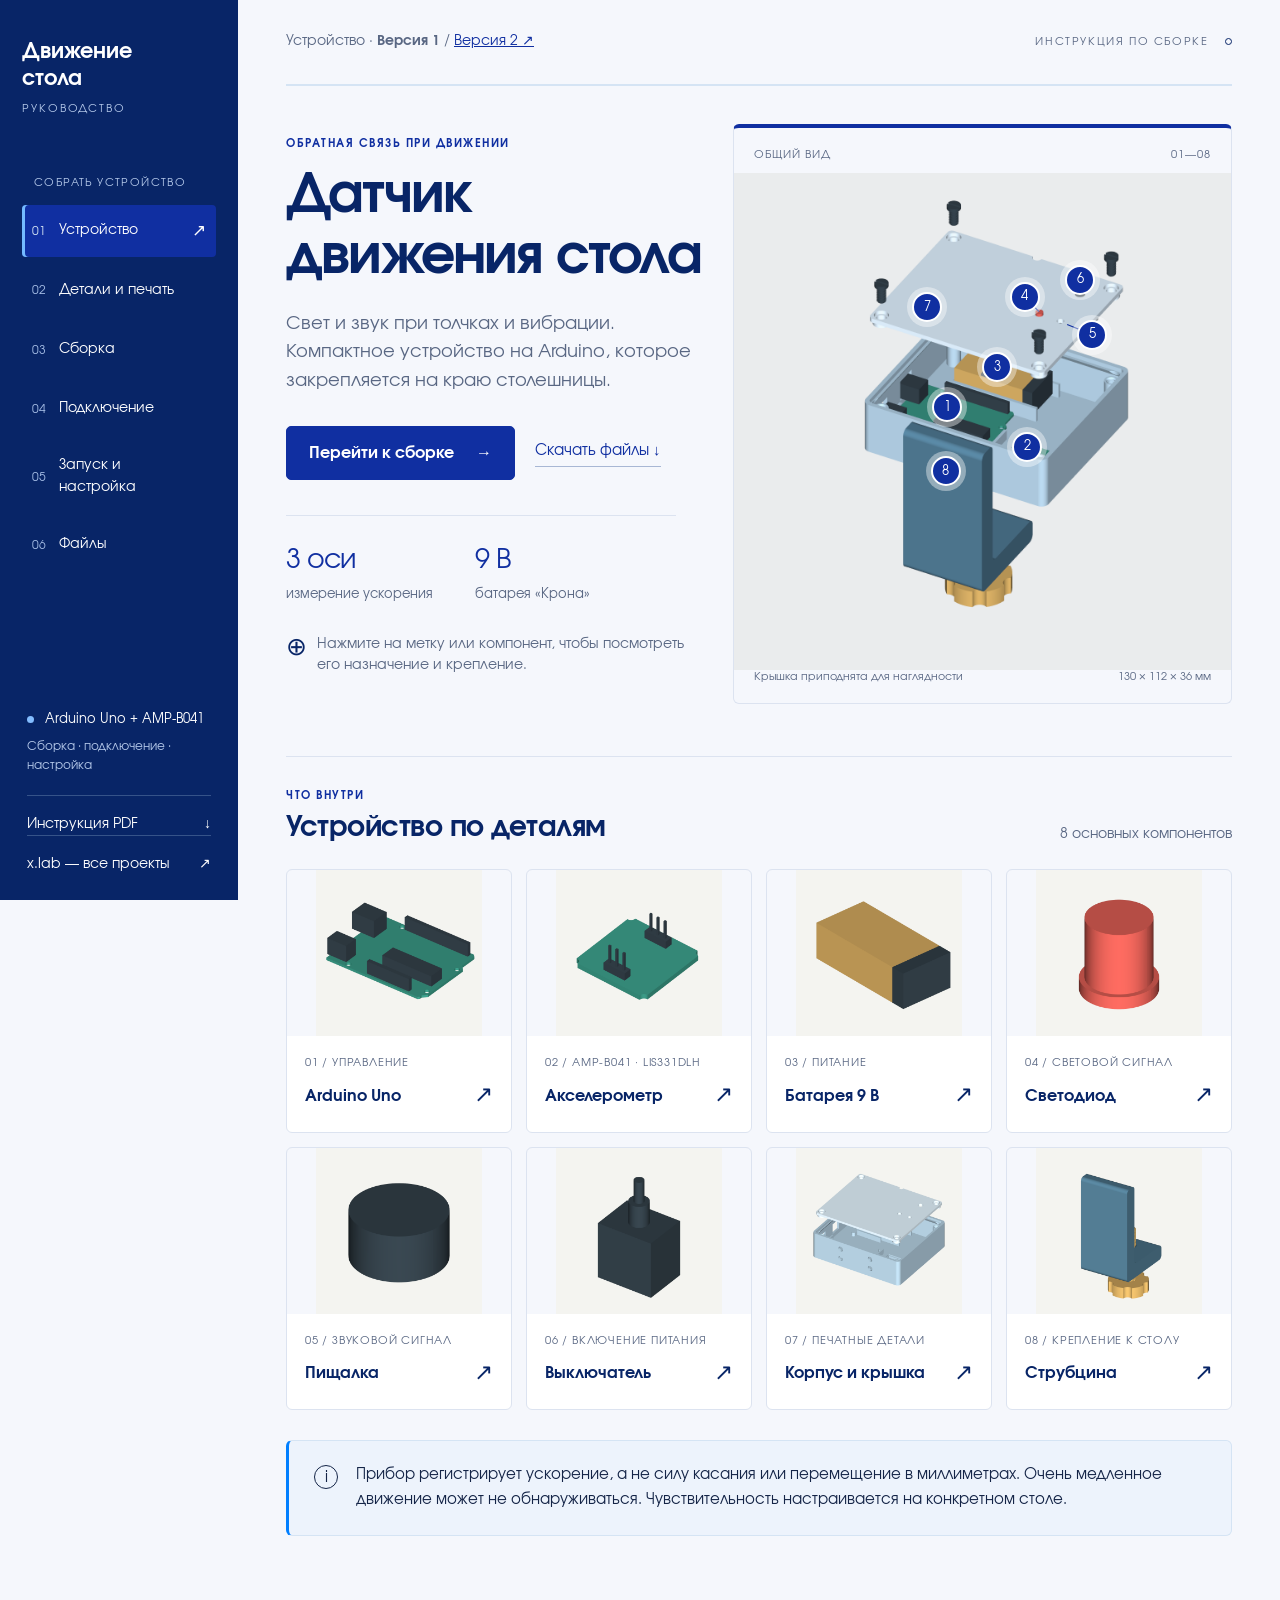
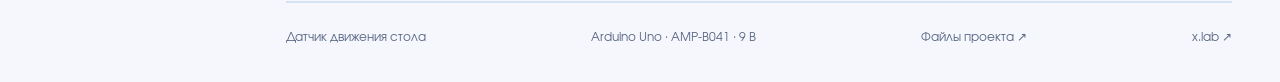
==== index.html @ 12b65540 "style: restore original blue x.lab design before violet experiments" ====
<!doctype html>
<html lang="ru">
<head>
<meta charset="utf-8"><meta name="viewport" content="width=device-width, initial-scale=1">
<title>Датчик движения стола — сборка и настройка</title>
<meta name="description" content="Иллюстрированное руководство по сборке датчика движения стола на Arduino Uno и акселерометре AMP-B041. Компоненты, подключение, запуск, 3D-модели и программа.">
<meta name="theme-color" content="#082567">
<link rel="icon" type="image/svg+xml" href="data:image/svg+xml,%3Csvg xmlns='http://www.w3.org/2000/svg' viewBox='0 0 40 40'%3E%3Crect width='40' height='40' rx='10' fill='%23082567'/%3E%3C/svg%3E">
<link rel="stylesheet" href="styles.css?v=20261124-blue-restored"><script src="app.js" defer></script>
</head>
<body>
<a class="skip" href="#main">Перейти к содержанию</a>
<header class="mobile-head"><a href="#overview" class="brand"> Движение стола</a><button id="menu-toggle" class="icon-btn" aria-label="Открыть меню" aria-expanded="false" aria-controls="sidebar">☰</button></header>
<aside class="sidebar" id="sidebar">
<a href="#overview" class="brand"><span>Движение<br>стола<span class="brand-sub">РУКОВОДСТВО</span></span></a>
<div class="nav-label">СОБРАТЬ УСТРОЙСТВО</div>
<nav aria-label="Разделы инструкции">
<a href="#overview" data-route="overview"><span>01</span> Устройство <b>↗</b></a>
<a href="#prepare" data-route="prepare"><span>02</span> Детали и печать <b>↗</b></a>
<a href="#assembly" data-route="assembly"><span>03</span> Сборка <b>↗</b></a>
<a href="#wiring" data-route="wiring"><span>04</span> Подключение <b>↗</b></a>
<a href="#setup" data-route="setup"><span>05</span> Запуск и настройка <b>↗</b></a>
<a href="#downloads" data-route="downloads"><span>06</span> Файлы <b>↓</b></a>
</nav>
<div class="sidebar-bottom"><span class="status-dot"></span> Arduino Uno + AMP-B041<p>Сборка · подключение · настройка</p><a href="downloads/assembly-guide.pdf" download>Инструкция PDF <span>↓</span></a><a href="https://step3dlab.github.io/Technopark_project/x.lab/">x.lab — все проекты <span>↗</span></a></div>
</aside>
<main id="main" tabindex="-1">
<div class="topline"><span><span id="breadcrumb">Устройство</span> · <strong>Версия 1</strong> / <a href="v2/index.html" style="text-decoration:underline;color:#102fa1">Версия 2 ↗</a></span><span>ИНСТРУКЦИЯ ПО СБОРКЕ <i></i></span></div>
<section data-page="overview" id="overview" aria-labelledby="overview-title">
<div class="overview-layout">
<div class="hero-copy"><div class="eyebrow">ОБРАТНАЯ СВЯЗЬ ПРИ ДВИЖЕНИИ</div><h1 id="overview-title">Датчик <br>движения стола</h1><p class="intro">Свет и звук при толчках и вибрации. Компактное устройство на Arduino, которое закрепляется на краю столешницы.</p><div class="hero-actions"><a class="btn primary" href="#assembly">Перейти к сборке <span>→</span></a><a class="text-link" href="#downloads">Скачать файлы ↓</a></div><div class="spec-strip"><div><strong>3 оси</strong><span>измерение ускорения</span></div><div><strong>9 В</strong><span>батарея «Крона»</span></div></div><p class="hint"><span>⊕</span> Нажмите на метку или компонент, чтобы посмотреть его назначение и крепление.</p></div>
<div class="device-stage"><div class="stage-label">ОБЩИЙ ВИД <span>01—08</span></div><div class="device-view" id="device-view"><img src="assets/device.png" width="1200" height="1200" alt="Сборка датчика движения стола с приподнятой крышкой, платами, батареей и струбциной"></div><div class="stage-caption"><span>Крышка приподнята для наглядности</span><span>130 × 112 × 36 мм</span></div></div>
</div>
<div class="section-heading"><div><div class="eyebrow">ЧТО ВНУТРИ</div><h2>Устройство по деталям</h2></div><span class="muted">8 основных компонентов</span></div><div class="component-grid" id="component-grid"></div>
<div class="note"><span class="note-icon">i</span><p>Прибор регистрирует ускорение, а не силу касания или перемещение в миллиметрах. Очень медленное движение может не обнаруживаться. Чувствительность настраивается на конкретном столе.</p></div>
</section>
<section data-page="prepare" id="prepare" hidden aria-labelledby="prepare-title"><div class="eyebrow">ПЕРЕД НАЧАЛОМ СБОРКИ</div><h1 id="prepare-title">Детали и печать</h1><p class="intro">Подготовьте электронику и напечатайте 12 деталей из 6 файлов.</p><div class="two-columns"><div class="panel"><h2>Электроника</h2><ul class="supply-list"><li>Arduino Uno R3 <span>1 шт.</span></li><li>Акселерометр Амперка AMP-B041 <span>1 шт.</span></li><li>Крона 6LR61, 9 В и контактная колодка <span>1 шт.</span></li><li>Пассивная пищалка TDK PS1240P02BT <span>1 шт.</span></li><li>Светодиод 5 мм <span>1 шт.</span></li><li>Выключатель ON/OFF со штатной гайкой <span>1 шт.</span></li><li>330 Ом, 1 кОм, 1,5 кОм, от 0,125 Вт <span>по 1</span></li></ul></div><div class="panel tint"><h2>Для сборки</h2><p>Провода, термоусадка, клей, совместимый с материалом корпуса и платой, отвёртка, паяльник и мультиметр.</p><hr><p>На прижим батареи предусмотрена прокладка около 1,5 мм. На конец большого винта — тонкая защита поверхности стола.</p><p><strong>Под платы прокладки не нужны.</strong> Датчик должен быть жёстко связан с корпусом.</p></div></div><h2>Печатные детали</h2><div class="table-wrap"><table><thead><tr><th>Деталь / файл</th><th>Количество</th><th>Положение</th></tr></thead><tbody id="print-table"></tbody></table></div><div class="two-columns"><div class="panel"><h3>Начальные настройки</h3><dl class="facts"><dt>Сопло</dt><dd>0,4 мм</dd><dt>Высота слоя</dt><dd>0,16–0,20 мм</dd><dt>Стенки корпуса и струбцины</dt><dd>5–6 периметров</dd><dt>Винты</dt><dd>Плотное заполнение</dd><dt>Материал струбцины</dt><dd>PETG</dd><dt>Единицы / масштаб</dt><dd>мм / 100%</dd></dl></div><div class="panel"><h3>Проверьте перед печатью</h3><p>STL уже ориентированы. Задайте по четыре копии винтов 05 и 06.</p><p>В слайсере проверьте поддержки у окон разъёмов и горизонтального резьбового отверстия. Зазоры требуют откалиброванного принтера.</p><p>После печати снимите заусенцы. Винты должны вкручиваться от руки. Не затягивайте тугую резьбу силой.</p></div></div><a class="btn primary" href="#downloads">Скачать STL для печати ↓</a></section>
<section data-page="assembly" id="assembly" hidden aria-labelledby="assembly-title"><div class="eyebrow">ПОШАГОВАЯ ИНСТРУКЦИЯ</div><h1 id="assembly-title">Сборка устройства</h1><p class="intro">Сначала примерка и проверка электроники. Затем фиксация плат и окончательная сборка.</p><div class="step-layout"><nav class="step-nav" id="step-nav" aria-label="Этапы сборки"></nav><div class="step-content" id="step-content" aria-live="polite"></div></div></section>
<section data-page="wiring" id="wiring" hidden aria-labelledby="wiring-title"><div class="eyebrow">ЭЛЕКТРИЧЕСКАЯ СХЕМА</div><h1 id="wiring-title">Подключение</h1><p class="intro">Собирайте при отключённых USB и батарее. Соединяйте контакты по маркировке на плате.</p><div class="note warm"><span class="note-icon">!</span><p><strong>9 В подавайте только на VIN Arduino.</strong> Не подключайте Крону к 5V или напрямую к датчику. Все обозначения GND соединяются с общим минусом Arduino.</p></div><figure class="diagram-panel"><button id="zoom-wiring" class="diagram-zoom" aria-label="Увеличить электрическую схему"><img src="assets/wiring.svg" alt="Схема подключения AMP-B041, светодиода, пищалки и батареи к Arduino Uno"></button><figcaption>Нажмите на схему, чтобы увеличить. Точка на пересечении означает соединение; пересечение без точки — без соединения.</figcaption></figure><h2>Соединения по контактам</h2><div class="table-wrap"><table><thead><tr><th>Arduino / питание</th><th>Куда подключить</th></tr></thead><tbody><tr><td><code>5V → V</code> · <code>GND → G</code></td><td>Питание модуля AMP-B041</td></tr><tr><td><code>A4 → D</code> · <code>A5 → C</code></td><td>Датчик: SDA и SCL. Неподписанные контакты оставить свободными</td></tr><tr><td><code>D6</code></td><td>Через 330 Ом к аноду (+) LED; катод (−) LED к GND</td></tr><tr><td><code>D9</code></td><td>Через 1 кОм к «+» пищалки. От этой же точки 1,5 кОм к GND; «−» пищалки к GND</td></tr><tr><td>Крона «+»</td><td>Через выключатель к VIN Uno</td></tr><tr><td>Крона «−»</td><td>К GND Uno</td></tr></tbody></table></div><div class="two-columns"><div class="panel"><h3>Проверьте соединения</h3><p>Мультиметром проверьте полярность и отсутствие коротких замыканий. Изолируйте каждый оголённый вывод и место пайки термоусадкой.</p></div><div class="panel"><h3>Используйте указанные модули</h3><p>Схема рассчитана на AMP-B041 со стабилизатором и согласованием уровней и пассивную пищалку TDK PS1240P02BT. Голая микросхема и обычный динамик требуют другого подключения.</p></div></div><a class="btn primary" href="#setup">Проверить электронику →</a></section>
<section data-page="setup" id="setup" hidden aria-labelledby="setup-title"><div class="eyebrow">ПРОГРАММА И ПЕРВОЕ ВКЛЮЧЕНИЕ</div><h1 id="setup-title">Запуск и настройка</h1><p class="intro">Загрузите программу, проверьте свет и звук. Окончательно закрепите платы после успешной проверки.</p><div class="setup-flow"><article><span class="step-number">01</span><h3>Загрузите программу</h3><p>Выключите батарею. Скачайте архив программы и откройте <code>TableMotion/TableMotion.ino</code> в Arduino IDE. Выберите Arduino Uno и COM-порт, подключите USB и загрузите скетч. Дополнительные библиотеки не нужны.</p><a href="downloads/TableMotion.zip" download class="text-link">Скачать программу ↓</a></article><article><span class="step-number">02</span><h3>Дождитесь READY</h3><p>Откройте монитор порта на <strong>115200 бод</strong>. Не трогайте стол около <strong>5 секунд</strong>. Мигание во время калибровки нормально. Сообщение READY означает готовность.</p></article><article><span class="step-number">03</span><h3>Проверьте индикацию</h3><p>Отправьте команду <code>t</code>. Светодиод должен загореться примерно на секунду, пищалка — коротко прозвучать. Затем отключите питание, приклейте платы и дождитесь отверждения клея.</p></article></div><div class="note"><span class="note-icon">✓</span><p><strong>Финальная проверка — на собранном приборе.</strong> Закрепите корпус на столе, включите батарею и подождите около 5 секунд. Слегка толкните стол: должны сработать свет и звук. Датчик и струбцина не должны люфтить.</p></div><h2>Чувствительность</h2><p class="measure">Наблюдайте 30–60 секунд неподвижный стол, затем повторите несколько одинаковых слабых касаний. Для настройки выключите батарею, подключите USB и откройте монитор порта на 115200 бод. После возможного перезапуска снова дождитесь READY.</p><div class="commands"><div><kbd>+</kbd><strong>Меньше чувствительность</strong><span>Увеличить порог на 0,005 g</span></div><div><kbd>−</kbd><strong>Больше чувствительность</strong><span>Уменьшить порог на 0,005 g</span></div><div><kbd>r</kbd><strong>Калибровка</strong><span>Стол должен быть неподвижен</span></div><div><kbd>b</kbd><strong>Звук</strong><span>Включить или выключить</span></div><div><kbd>t</kbd><strong>Тест индикации</strong><span>После сообщения READY</span></div><div><kbd>p</kbd><strong>Состояние</strong><span>Порог и измеренный шум</span></div></div><p class="muted measure">Настройки сбрасываются после перезапуска; r задаёт порог заново. Для постоянной настройки измените MIN_THRESHOLD_G в программе. После события прибор пропускает толчки в течение 1,25 секунды. g — единица ускорения, не граммы.</p><h2>Если что-то не работает</h2><div class="faq"><details><summary>Частое мигание или сообщение ERROR</summary><p>Проверьте питание датчика, соединения V/G/D/C и сообщение в мониторе порта. После исправления отправьте r или перезапустите устройство.</p></details><details><summary>Ошибка калибровки</summary><p>Проверьте фиксацию датчика. Не двигайте стол, отправьте r и дождитесь READY.</p></details><details><summary>Ложные срабатывания или пропуски</summary><p>Сначала устраните люфт струбцины и датчика. При ложных срабатываниях увеличьте порог командой +. Если нужные касания пропускаются, уменьшите порог командой -.</p></details><details><summary>Свет есть, звука нет</summary><p>Проверьте команду b, тип пищалки и проводку от D9 через резисторы. Используется пассивный TDK PS1240P02BT.</p></details><details><summary>Перезапуск при питании от Кроны</summary><p>Проверьте батарею, контактную колодку и выключатель. Продолжительность автономной работы зависит от батареи и требует измерения.</p></details><details><summary>Крышка не закрывается или болт идёт туго</summary><p>Уберите провода из-под края, проверьте заусенцы и резьбу. Не дотягивайте силой.</p></details></div></section>
<section data-page="downloads" id="downloads" hidden aria-labelledby="downloads-title"><div class="eyebrow">ФАЙЛЫ ПРОЕКТА</div><h1 id="downloads-title">Всё для сборки</h1><p class="intro">Модели для печати и редактирования, программа Arduino и иллюстрированная инструкция.</p><a class="bundle-card" href="downloads/device-kit.zip" download><div><span class="eyebrow">ПОЛНЫЙ КОМПЛЕКТ</span><h2>Один архив. Все детали.</h2><p>STEP · STL · Arduino · PDF · HTML</p></div><span class="download-circle">↓</span></a><div class="download-grid" id="download-grid"></div><h2>Отдельные 3D-модели</h2><p class="muted">Винты 05 и 06 печатаются по 4 штуки. Сборочный STEP содержит условные модели электроники — их печатать не нужно.</p><div class="table-wrap"><table><thead><tr><th>Деталь</th><th>STL</th><th>STEP</th></tr></thead><tbody id="model-downloads"></tbody></table></div><div class="note"><span class="note-icon">i</span><p>Геометрия проверена в CAD, программа компилируется для Arduino Uno. Перед использованием проверьте посадку реальных компонентов, качество печати и чувствительность собранного устройства.</p></div></section>
<footer class="page-footer"><span>Датчик движения стола</span><span>Arduino Uno · AMP-B041 · 9 В</span><a href="#downloads">Файлы проекта ↗</a><a href="https://step3dlab.github.io/Technopark_project/x.lab/">x.lab ↗</a></footer>
</main>
<dialog id="component-dialog" aria-labelledby="dialog-title"><button class="dialog-close icon-btn" aria-label="Закрыть карточку компонента">×</button><div id="dialog-content"></div></dialog>
<noscript><div class="noscript">Для интерактивных разделов включите JavaScript. <a href="downloads/assembly-guide.pdf">Скачать инструкцию PDF</a></div></noscript>
</body></html>
---- styles.css ----
@font-face{font-family:Evolventa;src:url("assets/fonts/Evolventa-Regular.woff") format("woff");font-weight:400;font-style:normal;font-display:swap}
@font-face{font-family:Evolventa;src:url("assets/fonts/Evolventa-Bold.woff") format("woff");font-weight:600 900;font-style:normal;font-display:swap}
:root{--paper:#f5f7fc;--white:#fff;--ink:#142447;--muted:#596783;--green:#082567;--lime:#d5e4f4;--line:#dce3f0;--warm:#fff4ed;--radius:16px}*{box-sizing:border-box}html{scroll-behavior:smooth}body{margin:0;background:var(--paper);color:var(--ink);font-family:Evolventa,Arial,sans-serif;font-size:16px;line-height:1.55}button,input,a{touch-action:manipulation}button,a{-webkit-tap-highlight-color:transparent}a{color:inherit;text-decoration:none}button{font:inherit;color:inherit;cursor:pointer}button:focus-visible,a:focus-visible,summary:focus-visible{outline:3px solid #007fff;outline-offset:5px}button:disabled{opacity:.4;cursor:default}img{max-width:100%;display:block}h1,h2,h3,p{margin:0}h1{font-size:clamp(36px,4.25vw,64px);font-weight:550;line-height:1.08;letter-spacing:-2.3px;margin:14px 0 22px}h2{font-size:28px;font-weight:550;letter-spacing:-.7px;line-height:1.2;margin:28px 0 20px}h3{font-size:20px;font-weight:600;line-height:1.3;margin-bottom:14px}p{margin-bottom:16px}.muted{color:var(--muted)}.measure{max-width:850px}strong{font-weight:600}code{font-family:Consolas,monospace;font-size:.9em;overflow-wrap:anywhere;background:#eaf0fa;padding:2px 5px;border-radius:4px}hr{border:0;border-top:1px solid var(--line);margin:26px 0}.skip{position:fixed;left:20px;top:-100px;background:var(--green);color:white;padding:14px;z-index:100}.skip:focus{top:10px}.sidebar{width:238px;position:fixed;inset:0 auto 0 0;background:#ffffff;border-right:1px solid var(--line);padding:38px 22px 24px;display:flex;flex-direction:column;z-index:30}.brand{display:flex;align-items:center;gap:12px;font-size:20px;font-weight:600;line-height:1.2;letter-spacing:-.4px}.brand-icon{width:43px;height:43px;border-radius:12px;background:var(--green);color:var(--lime);display:grid;place-items:center;font-size:43px;font-weight:400;line-height:1}.brand-sub{display:block;font-size:11px;font-weight:500;letter-spacing:1.9px;color:var(--muted);margin-top:9px}.nav-label{font-size:11px;letter-spacing:1.4px;color:var(--muted);margin:58px 12px 14px}.sidebar nav{display:grid;gap:7px}.sidebar nav a{padding:13px 10px;border-radius:9px;display:flex;align-items:center;gap:13px;font-size:15px;transition:background .2s}.sidebar nav a>span{font-size:12px;color:var(--muted);font-variant-numeric:tabular-nums}.sidebar nav a>b{margin-left:auto;font-size:17px;visibility:hidden;font-weight:400}.sidebar nav a:hover{background:#edf3fc}.sidebar nav a.active{background:var(--green);color:white}.sidebar nav a.active span{color:var(--lime)}.sidebar nav a.active>b{visibility:visible}.sidebar-bottom{margin-top:auto;font-size:13px;padding:36px 5px 0}.status-dot{display:inline-block;background:#007fff;width:7px;height:7px;border-radius:50%;margin-right:7px}.sidebar-bottom p{font-size:12px;color:var(--muted);margin:7px 0 20px}.sidebar-bottom>a{display:flex;justify-content:space-between;border-top:1px solid var(--line);padding-top:18px;font-size:14px}main{margin-left:238px;max-width:1690px;padding:0 48px;outline:none}.topline{height:86px;display:flex;align-items:center;justify-content:space-between;border-bottom:1px solid var(--line);margin-bottom:38px;color:var(--muted);font-size:14px}.topline>span:last-child{font-size:11px;letter-spacing:1.6px}.topline i{display:inline-block;width:7px;height:7px;border:1px solid var(--green);border-radius:50%;margin-left:12px}section[data-page]{animation:appear .25s ease}section[hidden]{display:none!important}.eyebrow{font-size:11px;letter-spacing:1.7px;font-weight:600;color:var(--muted)}.intro{font-size:18px;color:var(--muted);max-width:740px;line-height:1.6;margin-bottom:30px}.overview-layout{display:grid;grid-template-columns:1fr 1.2fr;gap:32px;align-items:center;min-height:560px}.hero-copy .intro{max-width:410px}.hero-actions{display:flex;flex-wrap:wrap;align-items:center;gap:20px;margin:26px 0 35px}.btn{display:inline-flex;justify-content:center;align-items:center;gap:22px;padding:14px 22px;border-radius:8px;font-weight:600;border:1px solid var(--line);background:white;line-height:1.5}.btn.primary{background:var(--green);border-color:var(--green);color:white}.btn.primary:hover{background:#102fa1}.text-link{font-size:15px;border-bottom:1px solid #a8b7d4;padding-bottom:4px}.spec-strip{display:flex;gap:42px;border-top:1px solid var(--line);padding-top:23px;max-width:390px}.spec-strip strong{display:block;font-size:27px;font-weight:500;letter-spacing:-.7px}.spec-strip span{font-size:13px;color:var(--muted)}.hint{display:flex;gap:10px;max-width:410px;font-size:14px;color:var(--muted);margin-top:28px}.hint>span{font-size:25px;line-height:1.1;color:var(--green)}.device-stage{min-width:0;position:relative;border:1px solid var(--line);border-radius:22px;overflow:hidden;background:var(--paper)}.stage-label,.stage-caption{display:flex;justify-content:space-between;padding:18px 20px;font-size:11px;letter-spacing:1px;color:var(--muted)}.stage-label span{font-variant-numeric:tabular-nums}.device-view{position:relative;margin:-8px 0 -20px}.device-view img{width:100%;height:auto}.stage-caption{font-size:11px;letter-spacing:0;gap:12px}.hotspot{position:absolute;transform:translate(-50%,-50%);border:2px solid white;border-radius:50%;height:30px;width:30px;background:var(--green);color:white;box-shadow:0 0 0 5px #fff6;display:grid;place-items:center;font-size:13px;line-height:1;padding:0;transition:box-shadow .2s,background .2s;z-index:2}.hotspot:hover,.hotspot:focus-visible{background:#102fa1;box-shadow:0 0 0 7px #d5e4f488;z-index:4}.hotspot .tooltip{position:absolute;bottom:39px;left:50%;transform:translateX(-50%);background:var(--green);color:white;padding:8px 11px;white-space:nowrap;border-radius:5px;opacity:0;pointer-events:none;font-size:13px}.hotspot:hover .tooltip,.hotspot:focus-visible .tooltip{opacity:1}.section-heading{display:flex;justify-content:space-between;align-items:end;margin:52px 0 24px;gap:12px}.section-heading h2{margin:8px 0 0}.section-heading>.muted{font-size:14px}.component-grid{display:grid;grid-template-columns:repeat(4,minmax(0,1fr));gap:14px}.component-card{border:1px solid var(--line);border-radius:12px;text-align:left;background:#fff;overflow:hidden;padding:0;transition:transform .2s,box-shadow .2s}.component-card:hover{transform:translateY(-4px);box-shadow:0 8px 24px #08256714}.component-card img{width:100%;aspect-ratio:1.35;object-fit:contain;background:var(--paper)}.component-card .card-text{padding:18px;display:block}.card-kicker{display:block;font-size:11px;letter-spacing:.8px;color:var(--muted);margin-bottom:7px}.card-title{display:flex;align-items:center;justify-content:space-between;font-size:17px;font-weight:600;gap:5px}.card-title b{font-size:23px;font-weight:400;color:var(--green)}.note{display:flex;align-items:flex-start;gap:18px;background:#edf3fc;border:1px solid #d5e4f4;border-radius:12px;padding:22px 25px;margin:30px 0}.note p{margin:0;font-size:15px;line-height:1.65;max-width:1000px}.note-icon{display:grid;place-items:center;flex-shrink:0;width:24px;height:24px;border:1px solid currentColor;border-radius:50%;font-size:15px;line-height:1;margin-top:2px}.note.warm{background:var(--warm);border-color:#efd9cb}.two-columns{display:grid;grid-template-columns:1fr 1fr;gap:22px;margin:28px 0}.panel{padding:28px;border:1px solid var(--line);border-radius:14px;background:#fff}.panel h2{margin-top:0;font-size:24px}.panel p:last-child{margin-bottom:0}.panel.tint{background:#edf3fc}.supply-list{margin:0;padding:0;list-style:none}.supply-list li{display:flex;justify-content:space-between;gap:20px;padding:13px 0;border-bottom:1px solid var(--line);font-size:15px}.supply-list li:last-child{border-bottom:0}.supply-list span{white-space:nowrap;color:var(--muted)}.table-wrap{overflow-x:auto;border:1px solid var(--line);border-radius:12px;margin:24px 0;background:white}table{width:100%;border-collapse:collapse;font-size:15px;text-align:left}td,th{padding:17px 20px;border-bottom:1px solid var(--line);vertical-align:top}th{font-weight:600;font-size:13px;background:#edf3fc}tr:last-child td{border-bottom:0}td small{display:block;color:var(--muted);font-size:12px;overflow-wrap:anywhere;margin-top:5px}.facts{display:grid;grid-template-columns:1fr auto;gap:13px;margin:0;font-size:15px}.facts dt{color:var(--muted)}.facts dd{margin:0;font-weight:600}.step-layout{display:grid;grid-template-columns:220px 1fr;gap:28px;align-items:start}.step-nav{display:grid;gap:6px;position:sticky;top:24px}.step-nav button{background:none;border:0;text-align:left;border-radius:8px;padding:11px 12px;display:flex;gap:12px;font-size:14px;align-items:center}.step-nav button span{color:var(--muted);font-size:12px}.step-nav button.active{background:var(--green);color:white}.step-nav button.active span{color:var(--lime)}.step-nav button:hover:not(.active){background:#e1ebfa}.step-content{background:white;border:1px solid var(--line);border-radius:16px;padding:28px;min-width:0}.step-content h2{margin:10px 0 20px}.step-content .step-figure{display:block;padding:0;width:100%;border:0;background:#f5f7fa;border-radius:10px;overflow:hidden;margin:23px 0 10px;cursor:zoom-in}.step-content img{width:100%}.zoom-hint{font-size:12px;color:var(--muted);margin-bottom:24px}.action-list{padding-left:24px}.action-list li{padding-left:6px;margin-bottom:14px}.step-buttons{display:flex;justify-content:space-between;gap:15px;border-top:1px solid var(--line);padding-top:22px;margin-top:24px}.step-buttons .btn{font-size:14px;padding:11px 16px}.step-tip{padding:17px 20px;background:#edf3fc;border-radius:8px;font-size:14px}.diagram-panel{border:1px solid var(--line);border-radius:15px;background:white;padding:30px;margin:26px 0}.diagram-panel img{width:100%}figcaption{font-size:13px;color:var(--muted);margin-top:14px}.setup-flow{display:grid;grid-template-columns:repeat(3,1fr);gap:20px}.setup-flow article{background:white;border:1px solid var(--line);border-radius:14px;padding:26px}.step-number{display:grid;place-items:center;background:var(--lime);border-radius:50%;width:38px;height:38px;font-size:14px;margin-bottom:25px}.setup-flow p{font-size:15px}.commands{display:grid;grid-template-columns:repeat(3,1fr);gap:14px;margin:24px 0}.commands>div{background:white;border:1px solid var(--line);border-radius:12px;padding:23px}.commands kbd{display:grid;place-items:center;font:24px Consolas,monospace;width:42px;height:42px;background:#edf3fc;border:1px solid #d5e4f4;border-bottom-width:3px;border-radius:8px;margin-bottom:20px}.commands strong,.commands span{display:block}.commands span{font-size:14px;color:var(--muted);margin-top:6px}.faq details{border-bottom:1px solid var(--line);padding:20px 0}.faq summary{font-size:17px;font-weight:600;cursor:pointer}.faq details p{max-width:850px;margin:14px 0 0 20px;color:var(--muted)}.bundle-card{background:var(--green);color:white;border-radius:17px;padding:34px 38px;display:flex;justify-content:space-between;align-items:center;margin:30px 0;gap:24px}.bundle-card .eyebrow{color:var(--lime)}.bundle-card h2{font-size:32px;margin:13px 0}.bundle-card p{color:#d5e4f4;margin:0}.download-circle{border:1px solid #7894bf;width:64px;height:64px;border-radius:50%;display:grid;place-items:center;font-size:29px;flex-shrink:0}.bundle-card:hover .download-circle{background:var(--lime);color:var(--green);border-color:var(--lime)}.download-grid{display:grid;grid-template-columns:repeat(2,1fr);gap:18px}.download-card{border:1px solid var(--line);border-radius:13px;background:white;padding:25px;display:flex;gap:22px;align-items:start}.file-icon{display:grid;place-items:center;background:#edf3fc;color:var(--green);border-radius:10px;width:50px;height:58px;flex-shrink:0;font:12px Consolas,monospace}.download-card h3{margin:0 0 8px}.download-card p{font-size:14px;color:var(--muted);margin-bottom:16px}.download-card .download-meta{font-size:12px;color:var(--muted);margin-left:12px}.file-link{font-size:14px;color:var(--green);font-weight:600;border-bottom:1px solid #a8b7d4}.page-footer{display:flex;flex-wrap:wrap;gap:20px;justify-content:space-between;border-top:1px solid var(--line);margin-top:65px;padding:25px 0 35px;font-size:12px;color:var(--muted)}.mobile-head{display:none}.icon-btn{border:1px solid var(--line);background:white;width:44px;height:44px;border-radius:50%;display:grid;place-items:center;font-size:26px;line-height:1}.dialog-close{position:absolute;right:16px;top:16px;z-index:5}dialog{padding:0;border:0;border-radius:18px;max-width:min(1040px,94vw);width:1040px;max-height:90vh;background:white;color:var(--ink);box-shadow:0 20px 80px #08256733;overflow:auto}dialog::backdrop{background:#08256766;backdrop-filter:blur(4px)}.dialog-layout{display:grid;grid-template-columns:1fr 1fr}.dialog-image{background:var(--paper);display:grid;align-content:center}.dialog-image img{width:100%}.dialog-info{padding:55px 38px 35px}.dialog-info h2{font-size:32px;margin:10px 0 20px}.dialog-info p{color:var(--muted)}.dialog-info .facts{margin:25px 0;grid-template-columns:1fr}.dialog-info .facts dd{margin-top:-10px}.dialog-install{padding:28px 38px;border-top:1px solid var(--line)}.dialog-install h3{margin-top:0}.dialog-install img{border-radius:10px;width:100%}.dialog-install p{font-size:14px;color:var(--muted);margin:14px 0 0}.image-dialog{padding:38px 18px 20px}.image-dialog h2{margin:0 46px 20px 5px;font-size:24px}.image-dialog img{width:100%}.noscript{position:fixed;bottom:0;left:0;right:0;background:#fff4ed;padding:20px;z-index:80}body.modal-open{overflow:hidden}@keyframes appear{from{opacity:.6;transform:translateY(4px)}to{opacity:1;transform:none}}@media(min-width:1600px){main{padding:0 65px}.overview-layout{gap:60px}.hero-copy h1{font-size:68px}}@media(max-width:1200px){.sidebar{width:210px;padding:30px 14px}main{margin-left:210px;padding:0 30px}.overview-layout{grid-template-columns:1fr 1fr;gap:20px}h1{font-size:45px;letter-spacing:-1.5px}.intro{font-size:17px}.component-grid{grid-template-columns:repeat(3,1fr)}.stage-caption{flex-direction:column;gap:3px}.step-layout{grid-template-columns:180px 1fr;gap:16px}.step-content{padding:22px}.setup-flow{gap:12px}.setup-flow article{padding:20px}}@media(max-width:960px){.overview-layout{grid-template-columns:1fr}.hero-copy h1 br{display:none}.hero-copy .intro{max-width:650px}.device-stage{max-width:610px;width:100%;margin:15px auto 0}.spec-strip{display:none}.hint{max-width:none;margin-top:0}.hero-actions{margin:20px 0}.component-grid{grid-template-columns:repeat(2,1fr)}.setup-flow{grid-template-columns:1fr}.commands{grid-template-columns:1fr 1fr}.two-columns{grid-template-columns:1fr}.step-layout{grid-template-columns:1fr}.step-nav{position:static;grid-template-columns:repeat(2,1fr);gap:4px}.dialog-layout{grid-template-columns:1fr 1fr}.dialog-info{padding:55px 25px 25px}.download-grid{grid-template-columns:1fr}}@media(max-width:700px){.mobile-head{display:flex;justify-content:space-between;align-items:center;padding:14px 20px;position:sticky;top:0;background:#fffffff5;border-bottom:1px solid var(--line);z-index:40;backdrop-filter:blur(8px)}.mobile-head .brand{font-size:17px}.mobile-head .brand-icon{width:34px;height:34px;font-size:34px}.sidebar{display:none;top:73px;bottom:0;width:100%;padding:24px}.sidebar.is-open{display:flex}.sidebar>.brand{display:none}.nav-label{margin:8px 12px 18px}.sidebar nav a{font-size:17px;padding:16px}.sidebar-bottom{margin-top:30px}main{margin-left:0;padding:0 20px}.topline{height:55px;margin-bottom:28px}.topline>span:last-child{font-size:9px;letter-spacing:1px}h1{font-size:39px;letter-spacing:-1.5px}.overview-layout{min-height:0}.hero-copy .eyebrow{font-size:10px}.hero-copy h1{font-size:43px}.hero-copy .intro{font-size:16px}.hero-actions{gap:18px}.btn{padding:12px 17px;font-size:14px}.device-stage{margin-top:0}.hotspot{width:28px;height:28px}.section-heading{align-items:start;flex-direction:column;margin-top:35px}.section-heading>.muted{font-size:13px}.component-grid{gap:10px}.component-card .card-text{padding:14px 12px}.card-title{font-size:15px}.card-kicker{font-size:10px}.note{padding:18px;gap:12px}.note p{font-size:14px}.panel{padding:23px}.table-wrap{margin:20px 0}td,th{padding:14px;font-size:14px}.facts{font-size:14px}.step-nav button{font-size:13px;padding:10px}.step-content{padding:20px 16px}.step-content h2{font-size:25px}.step-buttons .btn{gap:8px;padding:11px}.diagram-panel{padding:10px;margin-left:-8px;margin-right:-8px}.diagram-panel figcaption{padding:5px 8px}.commands>div{padding:18px}.commands strong{font-size:14px}.commands span{font-size:13px}.bundle-card{padding:27px 24px}.bundle-card h2{font-size:25px}.bundle-card p{font-size:14px}.download-circle{width:45px;height:45px}.download-card{padding:22px 18px;gap:16px}.page-footer{flex-direction:column;gap:7px;margin-top:44px}dialog{max-width:96vw;max-height:92vh}.dialog-layout{grid-template-columns:1fr}.dialog-image img{max-height:250px;object-fit:contain}.dialog-info{padding:26px}.dialog-info h2{font-size:28px}.dialog-info .facts{grid-template-columns:1fr 1fr;gap:12px}.dialog-info .facts dd{margin:0}.dialog-install{padding:22px 16px}.step-buttons{flex-wrap:wrap}.supply-list li{font-size:14px}.faq summary{font-size:16px}}@media(prefers-reduced-motion:reduce){*{scroll-behavior:auto!important;animation:none!important;transition:none!important}}
.component-card img{height:auto;aspect-ratio:1.35;object-fit:contain}.hotspot-lines{position:absolute;inset:0;width:100%;height:100%;pointer-events:none;overflow:visible}.dialog-install>p:first-of-type{margin-bottom:22px}button.hotspot{min-width:28px}.step-content .step-figure img{height:auto}

.diagram-zoom{display:block;width:100%;padding:0;background:none;border:0;cursor:zoom-in}.diagram-zoom img{width:100%;height:auto;aspect-ratio:1120/640}.image-dialog img[src$=".svg"]{aspect-ratio:1120/640;height:auto}

/* Blue editorial theme */
h1,h2,h3{color:#082567}h1{font-weight:700;letter-spacing:-1.8px;line-height:1.12}h2{font-weight:700;letter-spacing:-.5px}h3{font-weight:700}.eyebrow{color:#102fa1;letter-spacing:1.5px}.sidebar{background:#082567;color:white;border-right:0}.brand{font-weight:700;line-height:1.3;letter-spacing:0;font-size:21px}.brand-sub,.sidebar .nav-label{color:#b5c9ea}.sidebar nav a{border-radius:4px;font-family:Evolventa,Arial,sans-serif;font-size:14px}.sidebar nav a>span{color:#a6bee6}.sidebar nav a:hover{background:#163779}.sidebar nav a.active{background:#102fa1;box-shadow:inset 3px 0 0 #74baff}.sidebar nav a.active span{color:#d5e4f4}.sidebar-bottom{color:white}.sidebar-bottom p{color:#b5c9ea}.sidebar-bottom>a{border-color:#365389}.status-dot{background:#83bdff}.topline{border-bottom:2px solid #d5e4f4}.btn,.icon-btn{border-radius:5px}.btn.primary{background:#102fa1;border-color:#102fa1}.btn.primary:hover{background:#082567}.btn.primary:focus-visible{outline-color:#007fff}.text-link,.file-link{color:#102fa1}.device-stage,.component-card,.panel,.note,.step-content,.commands>div,.download-card,.bundle-card,.table-wrap,.diagram-panel,.setup-flow article{border-radius:6px}.device-stage{border-top:4px solid #102fa1;background:#f5f7fc}.device-view img,.component-card img,.dialog-image img{mix-blend-mode:multiply}.component-card img,.dialog-image{background:#f5f7fc}.component-card:hover{border-color:#91afd9}.card-title{color:#082567;font-size:16px}.hero-copy .intro{color:#596783}.spec-strip strong{color:#102fa1}.section-heading{border-top:1px solid #dce3f0;padding-top:30px}.bundle-card{background:#082567;border-left:5px solid #007fff}.bundle-card h2{color:white}.bundle-card .eyebrow{color:#b9d6ff}.download-circle{color:white}.step-number{background:#102fa1;color:white;border-radius:4px}.step-nav button{border-radius:4px}.step-nav button.active{background:#102fa1}.note{border-left:3px solid #007fff}.note.warm{border-left-color:#a91917}.hotspot{background:#102fa1}.hotspot:hover,.hotspot:focus-visible{background:#082567}.hotspot .tooltip{background:#082567}.mobile-head{background:#fff}.brand-icon{display:none}.mobile-head .brand{color:#082567}.dialog-info{font-family:Evolventa,Arial,sans-serif}.dialog-info .eyebrow{color:#102fa1}.stage-label,.stage-caption{color:#596783}th{background:#e7effb;color:#082567}.commands kbd{color:#102fa1}.page-footer{border-top:2px solid #d5e4f4}.setup-flow article{border-top:3px solid #102fa1}.hero-copy h1{overflow-wrap:normal}
@media(max-width:1200px){h1{font-size:43px}.sidebar nav a{font-size:13px;gap:9px}.brand{font-size:19px}}
@media(max-width:700px){h1,.hero-copy h1{font-size:36px;letter-spacing:-1px}.mobile-head .brand{font-size:16px}.sidebar nav a{font-size:16px}.card-title{font-size:14px}.hero-actions{gap:16px}.btn{font-size:13px}.section-heading{padding-top:25px}.dialog-info h2{font-size:26px}}
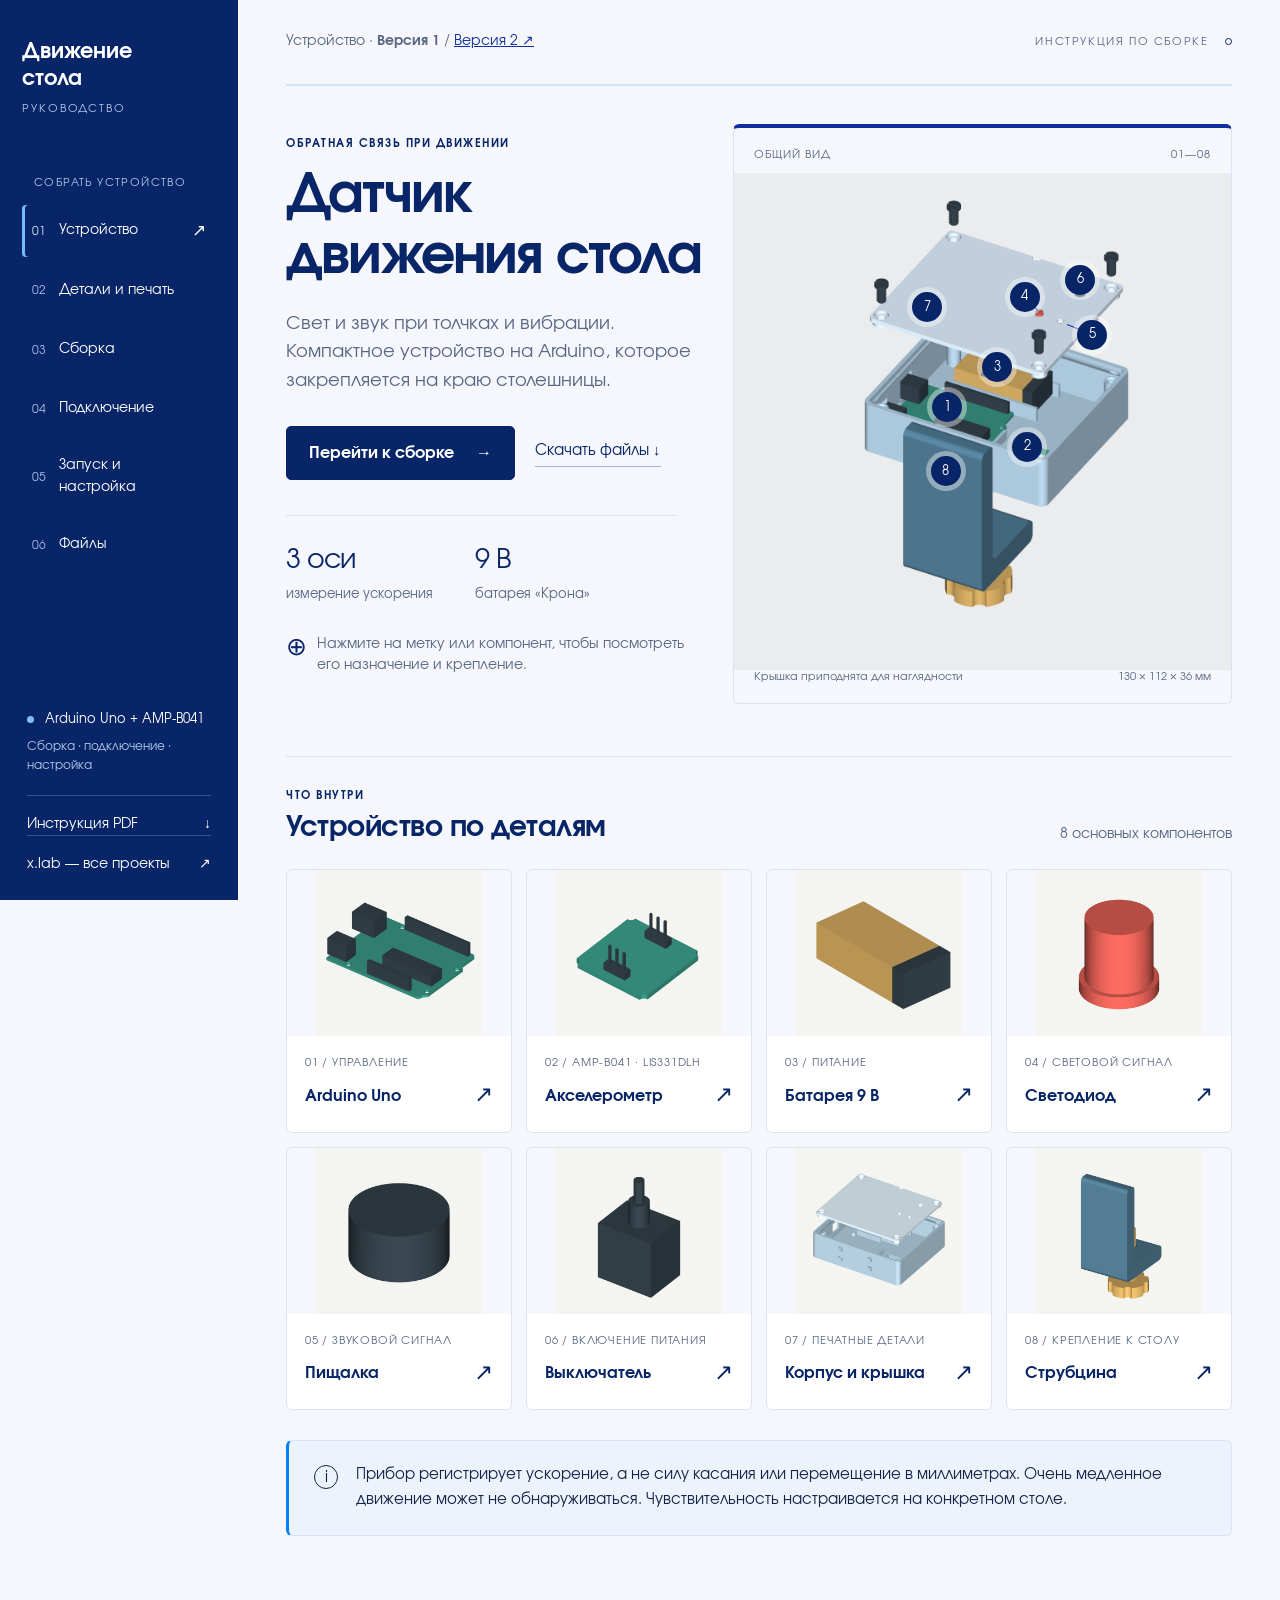
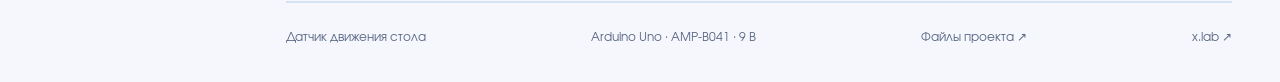
==== commit 290751b9: "style: align table motion sensor with RGSU university blue" ====
--- a/index.html
+++ b/index.html
@@ -6,7 +6,7 @@
 <meta name="description" content="Иллюстрированное руководство по сборке датчика движения стола на Arduino Uno и акселерометре AMP-B041. Компоненты, подключение, запуск, 3D-модели и программа.">
 <meta name="theme-color" content="#082567">
 <link rel="icon" type="image/svg+xml" href="data:image/svg+xml,%3Csvg xmlns='http://www.w3.org/2000/svg' viewBox='0 0 40 40'%3E%3Crect width='40' height='40' rx='10' fill='%23082567'/%3E%3C/svg%3E">
-<link rel="stylesheet" href="styles.css?v=20261124-blue-restored"><script src="app.js" defer></script>
+<link rel="stylesheet" href="styles.css?v=20261124-rgsu-blue-2"><script src="app.js" defer></script>
 </head>
 <body>
 <a class="skip" href="#main">Перейти к содержанию</a>
--- a/styles.css
+++ b/styles.css
@@ -9,3 +9,7 @@
 h1,h2,h3{color:#082567}h1{font-weight:700;letter-spacing:-1.8px;line-height:1.12}h2{font-weight:700;letter-spacing:-.5px}h3{font-weight:700}.eyebrow{color:#102fa1;letter-spacing:1.5px}.sidebar{background:#082567;color:white;border-right:0}.brand{font-weight:700;line-height:1.3;letter-spacing:0;font-size:21px}.brand-sub,.sidebar .nav-label{color:#b5c9ea}.sidebar nav a{border-radius:4px;font-family:Evolventa,Arial,sans-serif;font-size:14px}.sidebar nav a>span{color:#a6bee6}.sidebar nav a:hover{background:#163779}.sidebar nav a.active{background:#102fa1;box-shadow:inset 3px 0 0 #74baff}.sidebar nav a.active span{color:#d5e4f4}.sidebar-bottom{color:white}.sidebar-bottom p{color:#b5c9ea}.sidebar-bottom>a{border-color:#365389}.status-dot{background:#83bdff}.topline{border-bottom:2px solid #d5e4f4}.btn,.icon-btn{border-radius:5px}.btn.primary{background:#102fa1;border-color:#102fa1}.btn.primary:hover{background:#082567}.btn.primary:focus-visible{outline-color:#007fff}.text-link,.file-link{color:#102fa1}.device-stage,.component-card,.panel,.note,.step-content,.commands>div,.download-card,.bundle-card,.table-wrap,.diagram-panel,.setup-flow article{border-radius:6px}.device-stage{border-top:4px solid #102fa1;background:#f5f7fc}.device-view img,.component-card img,.dialog-image img{mix-blend-mode:multiply}.component-card img,.dialog-image{background:#f5f7fc}.component-card:hover{border-color:#91afd9}.card-title{color:#082567;font-size:16px}.hero-copy .intro{color:#596783}.spec-strip strong{color:#102fa1}.section-heading{border-top:1px solid #dce3f0;padding-top:30px}.bundle-card{background:#082567;border-left:5px solid #007fff}.bundle-card h2{color:white}.bundle-card .eyebrow{color:#b9d6ff}.download-circle{color:white}.step-number{background:#102fa1;color:white;border-radius:4px}.step-nav button{border-radius:4px}.step-nav button.active{background:#102fa1}.note{border-left:3px solid #007fff}.note.warm{border-left-color:#a91917}.hotspot{background:#102fa1}.hotspot:hover,.hotspot:focus-visible{background:#082567}.hotspot .tooltip{background:#082567}.mobile-head{background:#fff}.brand-icon{display:none}.mobile-head .brand{color:#082567}.dialog-info{font-family:Evolventa,Arial,sans-serif}.dialog-info .eyebrow{color:#102fa1}.stage-label,.stage-caption{color:#596783}th{background:#e7effb;color:#082567}.commands kbd{color:#102fa1}.page-footer{border-top:2px solid #d5e4f4}.setup-flow article{border-top:3px solid #102fa1}.hero-copy h1{overflow-wrap:normal}
 @media(max-width:1200px){h1{font-size:43px}.sidebar nav a{font-size:13px;gap:9px}.brand{font-size:19px}}
 @media(max-width:700px){h1,.hero-copy h1{font-size:36px;letter-spacing:-1px}.mobile-head .brand{font-size:16px}.sidebar nav a{font-size:16px}.card-title{font-size:14px}.hero-actions{gap:16px}.btn{font-size:13px}.section-heading{padding-top:25px}.dialog-info h2{font-size:26px}}
+
+/* Shared RGSU identity: saturated university blue, white and cool blue tints. */
+:root{--rgsu-blue:#082567;--green:var(--rgsu-blue);--lime:#d5e4f4;--paper:#f5f7fc;--ink:#142447;--muted:#596783;--line:#dce3f0;--warm:#edf3fc}
+.note.warm{background:#edf3fc;border-color:#d5e4f4}.btn.primary:hover{background:#123e8d}.sidebar .brand{color:#fff}.sidebar .brand-sub{color:#b5c9ea}.mobile-head .brand{color:var(--rgsu-blue)}.btn.primary,.step-nav button.active,.hotspot,.step-number,.sidebar nav a.active{background:var(--rgsu-blue);border-color:var(--rgsu-blue)}.eyebrow,.text-link,.file-link,.spec-strip strong{color:var(--rgsu-blue)}
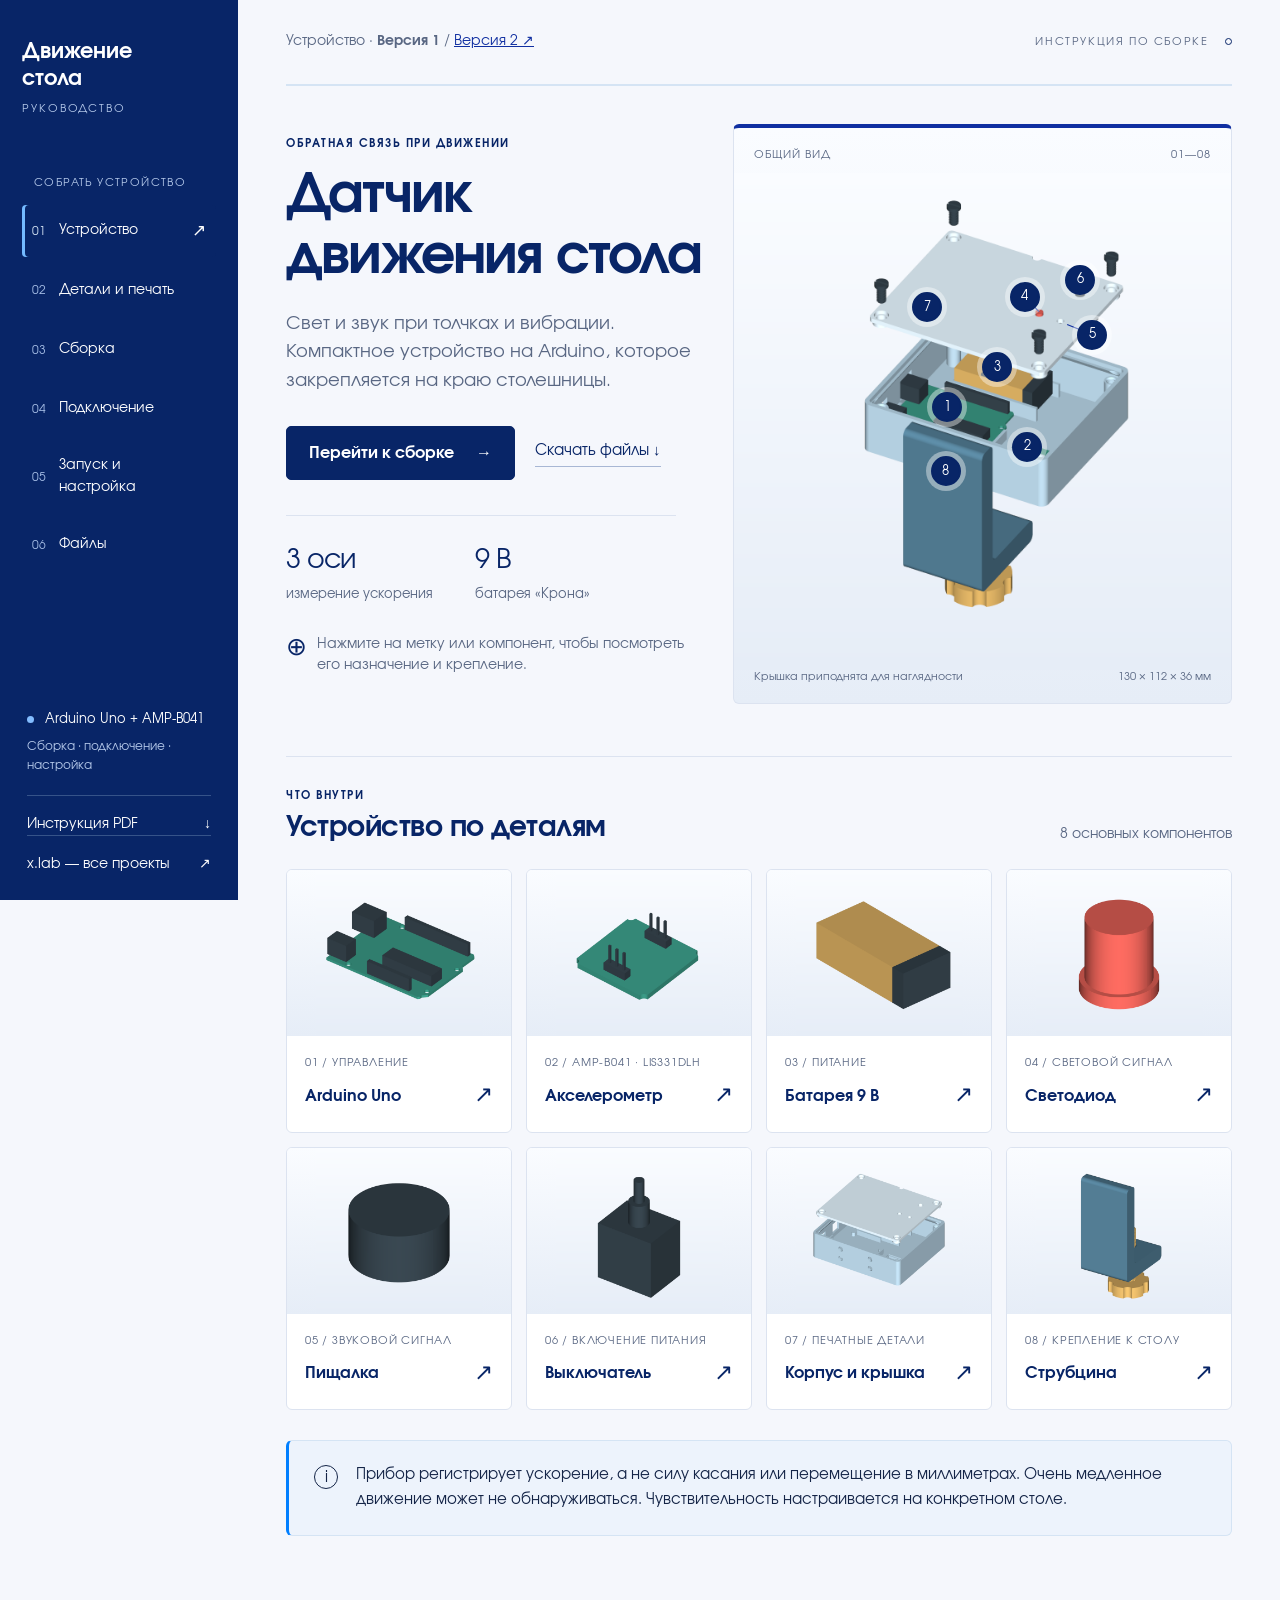
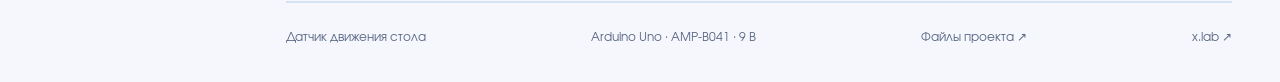
==== commit 00525677: "style: unify all 22 original CAD illustrations with cool x.lab studio background" ====
--- a/index.html
+++ b/index.html
@@ -6,7 +6,7 @@
 <meta name="description" content="Иллюстрированное руководство по сборке датчика движения стола на Arduino Uno и акселерометре AMP-B041. Компоненты, подключение, запуск, 3D-модели и программа.">
 <meta name="theme-color" content="#082567">
 <link rel="icon" type="image/svg+xml" href="data:image/svg+xml,%3Csvg xmlns='http://www.w3.org/2000/svg' viewBox='0 0 40 40'%3E%3Crect width='40' height='40' rx='10' fill='%23082567'/%3E%3C/svg%3E">
-<link rel="stylesheet" href="styles.css?v=20261124-rgsu-blue-2"><script src="app.js" defer></script>
+<link rel="stylesheet" href="styles.css?v=20261125-cool-1"><script src="app.js?v=20261125-cool-1" defer></script>
 </head>
 <body>
 <a class="skip" href="#main">Перейти к содержанию</a>
@@ -29,7 +29,7 @@
 <section data-page="overview" id="overview" aria-labelledby="overview-title">
 <div class="overview-layout">
 <div class="hero-copy"><div class="eyebrow">ОБРАТНАЯ СВЯЗЬ ПРИ ДВИЖЕНИИ</div><h1 id="overview-title">Датчик <br>движения стола</h1><p class="intro">Свет и звук при толчках и вибрации. Компактное устройство на Arduino, которое закрепляется на краю столешницы.</p><div class="hero-actions"><a class="btn primary" href="#assembly">Перейти к сборке <span>→</span></a><a class="text-link" href="#downloads">Скачать файлы ↓</a></div><div class="spec-strip"><div><strong>3 оси</strong><span>измерение ускорения</span></div><div><strong>9 В</strong><span>батарея «Крона»</span></div></div><p class="hint"><span>⊕</span> Нажмите на метку или компонент, чтобы посмотреть его назначение и крепление.</p></div>
-<div class="device-stage"><div class="stage-label">ОБЩИЙ ВИД <span>01—08</span></div><div class="device-view" id="device-view"><img src="assets/device.png" width="1200" height="1200" alt="Сборка датчика движения стола с приподнятой крышкой, платами, батареей и струбциной"></div><div class="stage-caption"><span>Крышка приподнята для наглядности</span><span>130 × 112 × 36 мм</span></div></div>
+<div class="device-stage"><div class="stage-label">ОБЩИЙ ВИД <span>01—08</span></div><div class="device-view" id="device-view"><img src="assets/device.png?v=20261125-cool-1" width="1200" height="1200" alt="Сборка датчика движения стола с приподнятой крышкой, платами, батареей и струбциной"></div><div class="stage-caption"><span>Крышка приподнята для наглядности</span><span>130 × 112 × 36 мм</span></div></div>
 </div>
 <div class="section-heading"><div><div class="eyebrow">ЧТО ВНУТРИ</div><h2>Устройство по деталям</h2></div><span class="muted">8 основных компонентов</span></div><div class="component-grid" id="component-grid"></div>
 <div class="note"><span class="note-icon">i</span><p>Прибор регистрирует ускорение, а не силу касания или перемещение в миллиметрах. Очень медленное движение может не обнаруживаться. Чувствительность настраивается на конкретном столе.</p></div>
--- a/styles.css
+++ b/styles.css
@@ -12,4 +12,10 @@
 
 /* Shared RGSU identity: saturated university blue, white and cool blue tints. */
 :root{--rgsu-blue:#082567;--green:var(--rgsu-blue);--lime:#d5e4f4;--paper:#f5f7fc;--ink:#142447;--muted:#596783;--line:#dce3f0;--warm:#edf3fc}
-.note.warm{background:#edf3fc;border-color:#d5e4f4}.btn.primary:hover{background:#123e8d}.sidebar .brand{color:#fff}.sidebar .brand-sub{color:#b5c9ea}.mobile-head .brand{color:var(--rgsu-blue)}.btn.primary,.step-nav button.active,.hotspot,.step-number,.sidebar nav a.active{background:var(--rgsu-blue);border-color:var(--rgsu-blue)}.eyebrow,.text-link,.file-link,.spec-strip strong{color:var(--rgsu-blue)}
+.note.warm{background:#edf3fc;border-color:#d5e4f4}.btn.primary:hover{background:#123e8d}.sidebar .brand{color:#fff}.sidebar .brand-sub{color:#b5c9ea}.mobile-head .brand{color:var(--rgsu-blue)}.btn.primary,.step-nav button.active,.hotspot,.step-number,.sidebar nav a.active{background:var(--rgsu-blue);border-color:var(--rgsu-blue)}.eyebrow,.text-link,.file-link,.spec-strip strong{color:var(--rgsu-blue)}
+
+/* x.lab CAD backgrounds — shared studio palette, original geometry and layout. */
+:root{--cad-studio:linear-gradient(180deg,#fafcff 0%,#e6edf7 100%)}
+.device-stage,.dialog-image,.step-content .step-figure{background:var(--cad-studio)}
+.device-view img,.component-card img,.dialog-image img,.step-content .step-figure img{mix-blend-mode:normal}
+.component-card img{background:var(--cad-studio)}
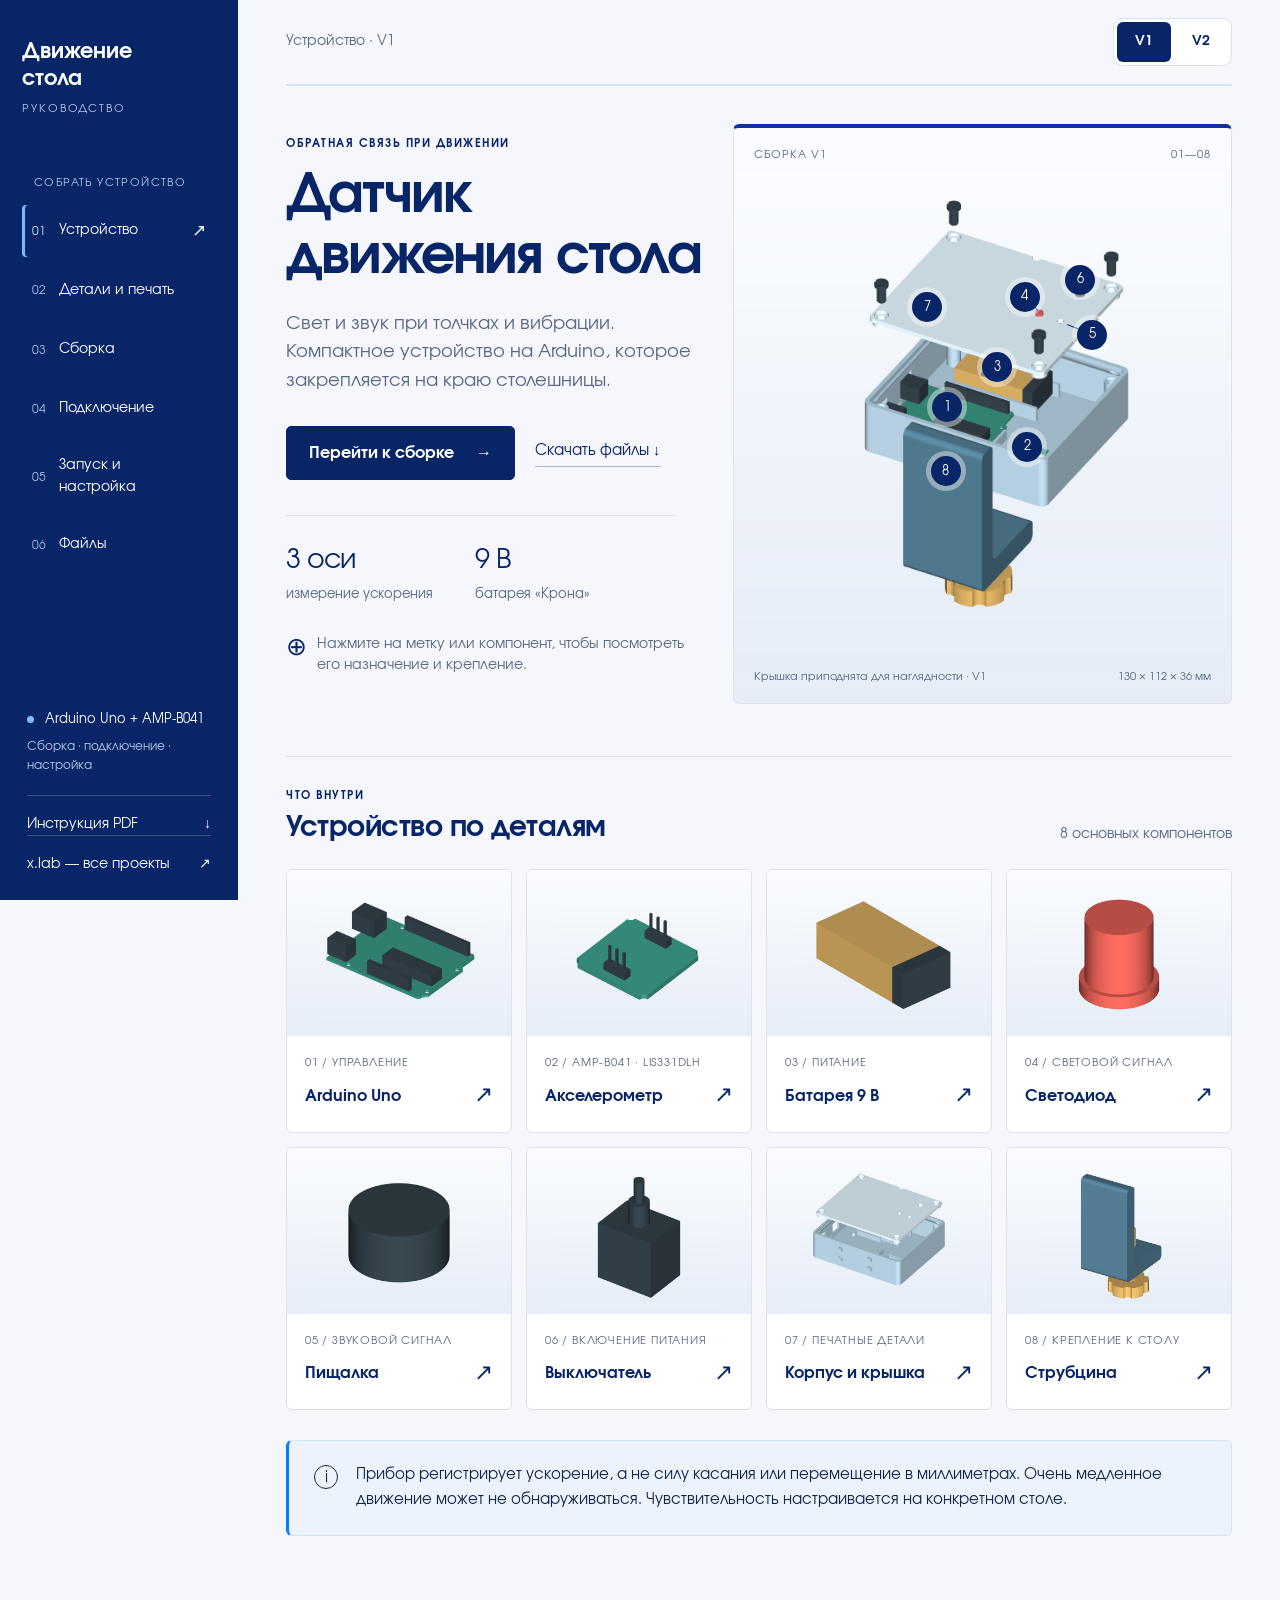
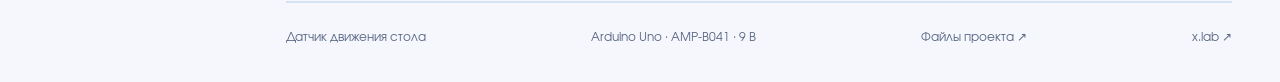
==== commit 09069aed: "ui: mobile-first x.lab guide with version switching and touch navigation" ====
--- a/index.html
+++ b/index.html
@@ -6,11 +6,11 @@
 <meta name="description" content="Иллюстрированное руководство по сборке датчика движения стола на Arduino Uno и акселерометре AMP-B041. Компоненты, подключение, запуск, 3D-модели и программа.">
 <meta name="theme-color" content="#082567">
 <link rel="icon" type="image/svg+xml" href="data:image/svg+xml,%3Csvg xmlns='http://www.w3.org/2000/svg' viewBox='0 0 40 40'%3E%3Crect width='40' height='40' rx='10' fill='%23082567'/%3E%3C/svg%3E">
-<link rel="stylesheet" href="styles.css?v=20261125-cool-1"><script src="app.js?v=20261125-cool-1" defer></script>
+<link rel="stylesheet" href="styles.css?v=20261125-mobile-2"><script src="app.js?v=20261125-mobile-2" defer></script>
 </head>
 <body>
 <a class="skip" href="#main">Перейти к содержанию</a>
-<header class="mobile-head"><a href="#overview" class="brand"> Движение стола</a><button id="menu-toggle" class="icon-btn" aria-label="Открыть меню" aria-expanded="false" aria-controls="sidebar">☰</button></header>
+<header class="mobile-head"><a href="https://step3dlab.github.io/Technopark_project/x.lab/" class="brand mobile-logo" aria-label="x.lab — все проекты">x.lab</a><div class="mobile-project">Коробочка <span>V1</span></div><button id="menu-toggle" class="icon-btn mobile-menu" aria-label="Открыть меню" aria-expanded="false" aria-controls="sidebar"><svg width="22" height="22" viewBox="0 0 24 24" fill="none" stroke="currentColor" stroke-width="1.7" stroke-linecap="round" aria-hidden="true"><path d="M4 6h16M4 12h16M4 18h16"/></svg></button></header>
 <aside class="sidebar" id="sidebar">
 <a href="#overview" class="brand"><span>Движение<br>стола<span class="brand-sub">РУКОВОДСТВО</span></span></a>
 <div class="nav-label">СОБРАТЬ УСТРОЙСТВО</div>
@@ -25,11 +25,11 @@
 <div class="sidebar-bottom"><span class="status-dot"></span> Arduino Uno + AMP-B041<p>Сборка · подключение · настройка</p><a href="downloads/assembly-guide.pdf" download>Инструкция PDF <span>↓</span></a><a href="https://step3dlab.github.io/Technopark_project/x.lab/">x.lab — все проекты <span>↗</span></a></div>
 </aside>
 <main id="main" tabindex="-1">
-<div class="topline"><span><span id="breadcrumb">Устройство</span> · <strong>Версия 1</strong> / <a href="v2/index.html" style="text-decoration:underline;color:#102fa1">Версия 2 ↗</a></span><span>ИНСТРУКЦИЯ ПО СБОРКЕ <i></i></span></div>
+<div class="topline"><span class="crumb"><span id="breadcrumb">Устройство</span><span class="current-version"> · V1</span></span><nav class="version-switch" aria-label="Версия устройства"><a href="./" aria-current="page">V1</a><a href="v2/" >V2</a></nav></div>
 <section data-page="overview" id="overview" aria-labelledby="overview-title">
 <div class="overview-layout">
 <div class="hero-copy"><div class="eyebrow">ОБРАТНАЯ СВЯЗЬ ПРИ ДВИЖЕНИИ</div><h1 id="overview-title">Датчик <br>движения стола</h1><p class="intro">Свет и звук при толчках и вибрации. Компактное устройство на Arduino, которое закрепляется на краю столешницы.</p><div class="hero-actions"><a class="btn primary" href="#assembly">Перейти к сборке <span>→</span></a><a class="text-link" href="#downloads">Скачать файлы ↓</a></div><div class="spec-strip"><div><strong>3 оси</strong><span>измерение ускорения</span></div><div><strong>9 В</strong><span>батарея «Крона»</span></div></div><p class="hint"><span>⊕</span> Нажмите на метку или компонент, чтобы посмотреть его назначение и крепление.</p></div>
-<div class="device-stage"><div class="stage-label">ОБЩИЙ ВИД <span>01—08</span></div><div class="device-view" id="device-view"><img src="assets/device.png?v=20261125-cool-1" width="1200" height="1200" alt="Сборка датчика движения стола с приподнятой крышкой, платами, батареей и струбциной"></div><div class="stage-caption"><span>Крышка приподнята для наглядности</span><span>130 × 112 × 36 мм</span></div></div>
+<div class="device-stage"><div class="stage-label">СБОРКА V1 <span>01—08</span></div><div class="device-view" id="device-view"><img src="assets/device.png?v=20261125-mobile-2" width="1200" height="1200" alt="Сборка датчика движения стола с приподнятой крышкой, платами, батареей и струбциной"></div><div class="stage-caption"><span>Крышка приподнята для наглядности · V1</span><span>130 × 112 × 36 мм</span></div></div>
 </div>
 <div class="section-heading"><div><div class="eyebrow">ЧТО ВНУТРИ</div><h2>Устройство по деталям</h2></div><span class="muted">8 основных компонентов</span></div><div class="component-grid" id="component-grid"></div>
 <div class="note"><span class="note-icon">i</span><p>Прибор регистрирует ускорение, а не силу касания или перемещение в миллиметрах. Очень медленное движение может не обнаруживаться. Чувствительность настраивается на конкретном столе.</p></div>
@@ -43,5 +43,5 @@
 </main>
 <dialog id="component-dialog" aria-labelledby="dialog-title"><button class="dialog-close icon-btn" aria-label="Закрыть карточку компонента">×</button><div id="dialog-content"></div></dialog>
 <noscript><div class="noscript">Для интерактивных разделов включите JavaScript. <a href="downloads/assembly-guide.pdf">Скачать инструкцию PDF</a></div></noscript>
-</body></html>
+<nav class="mobile-dock" aria-label="Быстрая навигация"><a href="#overview" data-route="overview"><svg viewBox="0 0 24 24" fill="none" stroke="currentColor" stroke-width="1.65" stroke-linecap="round" stroke-linejoin="round" aria-hidden="true"><path d="m3 10 9-7 9 7v10H3z"/><path d="M9 20v-7h6v7"/></svg><span>Обзор</span></a><a href="#prepare" data-route="prepare"><svg viewBox="0 0 24 24" fill="none" stroke="currentColor" stroke-width="1.65" stroke-linecap="round" stroke-linejoin="round" aria-hidden="true"><rect x="4" y="5" width="16" height="14" rx="2"/><path d="M4 10h16M9 5v14"/></svg><span>Детали</span></a><a href="#assembly" data-route="assembly"><svg viewBox="0 0 24 24" fill="none" stroke="currentColor" stroke-width="1.65" stroke-linecap="round" stroke-linejoin="round" aria-hidden="true"><path d="m12 3 9 5-9 5-9-5zM3 12l9 5 9-5M3 16l9 5 9-5"/></svg><span>Сборка</span></a><a href="#wiring" data-route="wiring"><svg viewBox="0 0 24 24" fill="none" stroke="currentColor" stroke-width="1.65" stroke-linecap="round" stroke-linejoin="round" aria-hidden="true"><path d="M7 3v6m10-6v6M5 9h14v3a7 7 0 0 1-7 7v3"/></svg><span>Схема</span></a><a href="#setup" data-route="setup"><svg viewBox="0 0 24 24" fill="none" stroke="currentColor" stroke-width="1.65" stroke-linecap="round" stroke-linejoin="round" aria-hidden="true"><path d="M12 2v4m0 12v4M2 12h4m12 0h4"/><circle cx="12" cy="12" r="6"/><path d="m9 12 2 2 4-4"/></svg><span>Запуск</span></a><a href="#downloads" data-route="downloads"><svg viewBox="0 0 24 24" fill="none" stroke="currentColor" stroke-width="1.65" stroke-linecap="round" stroke-linejoin="round" aria-hidden="true"><path d="M12 3v12m-5-5 5 5 5-5M4 17v4h16v-4"/></svg><span>Файлы</span></a></nav></body></html>
 
--- a/styles.css
+++ b/styles.css
@@ -19,3 +19,55 @@
 .device-stage,.dialog-image,.step-content .step-figure{background:var(--cad-studio)}
 .device-view img,.component-card img,.dialog-image img,.step-content .step-figure img{mix-blend-mode:normal}
 .component-card img{background:var(--cad-studio)}
+/* x.lab / mobile-first navigation and controls. No modification of model geometry. */
+.mobile-dock{display:none}
+.version-switch{display:inline-flex;flex:none;padding:3px;gap:3px;border:1px solid var(--line);border-radius:9px;background:#fff}
+.version-switch a{min-width:54px;min-height:40px;display:grid;place-items:center;border-radius:6px;color:#082567;font-weight:700;font-size:14px}
+.version-switch a[aria-current=page]{background:#082567;color:white}
+.topline{gap:10px}.topline .crumb{min-width:0;overflow-wrap:anywhere}
+@media(max-width:700px){
+:root{--mobile-head-h:calc(62px + env(safe-area-inset-top,0px));--mobile-dock-h:calc(68px + env(safe-area-inset-bottom,0px));scroll-padding-top:calc(var(--mobile-head-h) + 12px)}
+body{overflow-x:clip}.mobile-head{height:var(--mobile-head-h);min-height:var(--mobile-head-h);padding:calc(8px + env(safe-area-inset-top,0px)) 16px 8px;gap:12px;background:#fff;z-index:60;backdrop-filter:none}
+.mobile-head .mobile-logo{font-size:27px;font-weight:700;letter-spacing:-.075em;color:#082567;flex:none}
+.mobile-project{min-width:0;flex:1;display:flex;align-items:center;justify-content:flex-end;gap:7px;font-size:14px;font-weight:600;color:#142447;white-space:nowrap}
+.mobile-project span{font-size:11px;background:#edf3fc;color:#082567;border-radius:4px;padding:3px 6px}
+.mobile-menu{width:44px;height:44px;flex:none;border-radius:8px}
+.sidebar{position:fixed;top:var(--mobile-head-h);bottom:var(--mobile-dock-h);overflow-y:auto;overscroll-behavior:contain;z-index:55;width:100%;padding:18px 20px;background:#082567}
+.sidebar nav a{min-height:48px;padding:12px 14px}.sidebar-bottom{margin-top:16px;padding:14px 0 8px}
+body.modal-open .mobile-dock{visibility:hidden}
+main{padding:0 16px;max-width:100%;min-width:0}.topline{min-height:60px;height:auto;padding:8px 0;margin-bottom:18px}
+.topline .crumb{font-size:13px;letter-spacing:0}.version-switch a{min-height:40px;min-width:50px}
+.overview-layout{display:flex;flex-direction:column;gap:14px;align-items:stretch}
+.hero-copy h1{font-size:clamp(30px,8.4vw,42px);line-height:1.09;letter-spacing:-.055em;margin:8px 0 12px}
+.hero-copy h1 br{display:none}.hero-copy .intro{font-size:15px;line-height:1.5;margin-bottom:16px}
+.hero-copy .eyebrow{font-size:10px}.hero-actions{display:grid;grid-template-columns:1fr 1fr;gap:8px;margin:14px 0}
+.hero-actions .btn,.hero-actions .text-link{display:flex;justify-content:center;align-items:center;min-height:46px;padding:10px 8px;font-size:13px;text-align:center;line-height:1.2}
+.hero-actions .text-link{border:1px solid var(--line);border-radius:6px;background:#fff}
+.spec-strip{display:grid;grid-template-columns:1fr 1fr;gap:14px;max-width:none;margin:0;padding:12px 0 0}
+.spec-strip strong{font-size:22px}.spec-strip span{font-size:12px}.hint{display:none}
+.device-stage{max-width:none;margin:0;width:100%;border-radius:10px;border-top-width:1px;overflow:hidden}
+.stage-label,.stage-caption{padding:10px 12px;font-size:11px;gap:4px;flex-direction:row;flex-wrap:wrap}
+.device-view{margin:0;aspect-ratio:1;position:relative}.device-view img{width:100%;height:100%;object-fit:contain;display:block}
+.hotspot{width:36px;height:36px;font-size:12px;border-width:2px;box-shadow:0 0 0 3px #fff8;touch-action:manipulation}
+.hotspot .tooltip{display:none}.section-heading{margin-top:28px;padding-top:20px;gap:5px}.section-heading h2{font-size:24px}
+.component-grid{grid-template-columns:repeat(2,minmax(0,1fr));gap:10px}.component-card{min-width:0;border-radius:9px}
+.component-card .card-text{padding:12px}.card-title{font-size:14px;line-height:1.3;overflow-wrap:anywhere}.card-kicker{font-size:10px;line-height:1.3}
+.component-card img{aspect-ratio:1.15;object-fit:contain}.panel{padding:17px;min-width:0}.two-columns{gap:12px}
+h1{font-size:34px;line-height:1.15;letter-spacing:-.04em}h2{font-size:24px}.intro{font-size:15px;line-height:1.55}
+.table-wrap{max-width:100%;overflow-x:auto;-webkit-overflow-scrolling:touch}table{min-width:300px}th,td{padding:11px 10px;font-size:13px;overflow-wrap:anywhere}.supply-list li{gap:12px}
+.step-layout{gap:12px;min-width:0}.step-nav{display:flex;overflow-x:auto;gap:6px;padding:2px 1px 10px;scrollbar-width:thin;max-width:100%}
+.step-nav button{flex:0 0 auto;min-height:46px;font-size:13px;white-space:nowrap;border:1px solid var(--line);background:white;padding:10px 12px}
+.step-nav button.active{background:#082567;border-color:#082567;color:#fff}
+.step-content{min-width:0;padding:18px 14px}.step-content h2{font-size:24px;margin:8px 0 16px}.action-list{padding-left:20px}.action-list li{font-size:15px;margin-bottom:12px}
+.step-figure{min-height:100px}.step-figure img{width:100%;height:auto;object-fit:contain}.step-buttons{display:grid;grid-template-columns:1fr 1fr;gap:8px}
+.step-buttons .btn{min-height:46px;justify-content:center;white-space:normal}.zoom-hint{font-size:12px}
+dialog{width:min(100vw,550px);max-width:100vw;max-height:calc(100dvh - 18px);margin:auto 0 0 auto;border-radius:14px 14px 0 0;overscroll-behavior:contain}
+.dialog-close{position:sticky;top:8px;float:right;margin:8px 8px -52px 0;width:44px;height:44px;z-index:10;background:#fff}
+.dialog-layout{grid-template-columns:1fr}.dialog-info{padding:18px}.dialog-image img{max-height:240px}.dialog-install{padding:18px}.image-dialog{padding:20px 12px}.image-dialog img{max-width:100%;height:auto}
+.bundle-card{padding:20px 17px;gap:12px}.bundle-card h2{font-size:24px}.download-card{padding:18px 14px;gap:12px;min-width:0}.download-card>div{min-width:0}.download-card h3{font-size:17px}.download-card a,.file-link{display:inline-block;min-height:32px;line-height:1.4}.page-footer{padding-bottom:calc(var(--mobile-dock-h) + 14px);margin-top:28px}
+.mobile-dock{position:fixed;display:grid;grid-template-columns:repeat(6,minmax(0,1fr));inset:auto 0 0;z-index:65;background:rgba(255,255,255,.98);border-top:1px solid var(--line);padding:5px 3px calc(5px + env(safe-area-inset-bottom,0px));min-height:var(--mobile-dock-h);box-shadow:0 -5px 22px #0825670b}
+.mobile-dock a{display:flex;flex-direction:column;align-items:center;justify-content:center;gap:3px;min-height:54px;min-width:0;color:#596783;border-radius:7px;font-size:10px;line-height:1.1;font-weight:600;white-space:nowrap}
+.mobile-dock a svg{width:22px;height:22px}.mobile-dock a.active,.mobile-dock a[aria-current=page]{background:#e8effa;color:#082567}
+}
+@media(max-width:350px){.mobile-dock a{font-size:9px}.mobile-project{font-size:12px}.mobile-head .mobile-logo{font-size:25px}.hero-actions .btn,.hero-actions .text-link{font-size:12px}}
+@media print{.mobile-dock,.version-switch{display:none!important}}
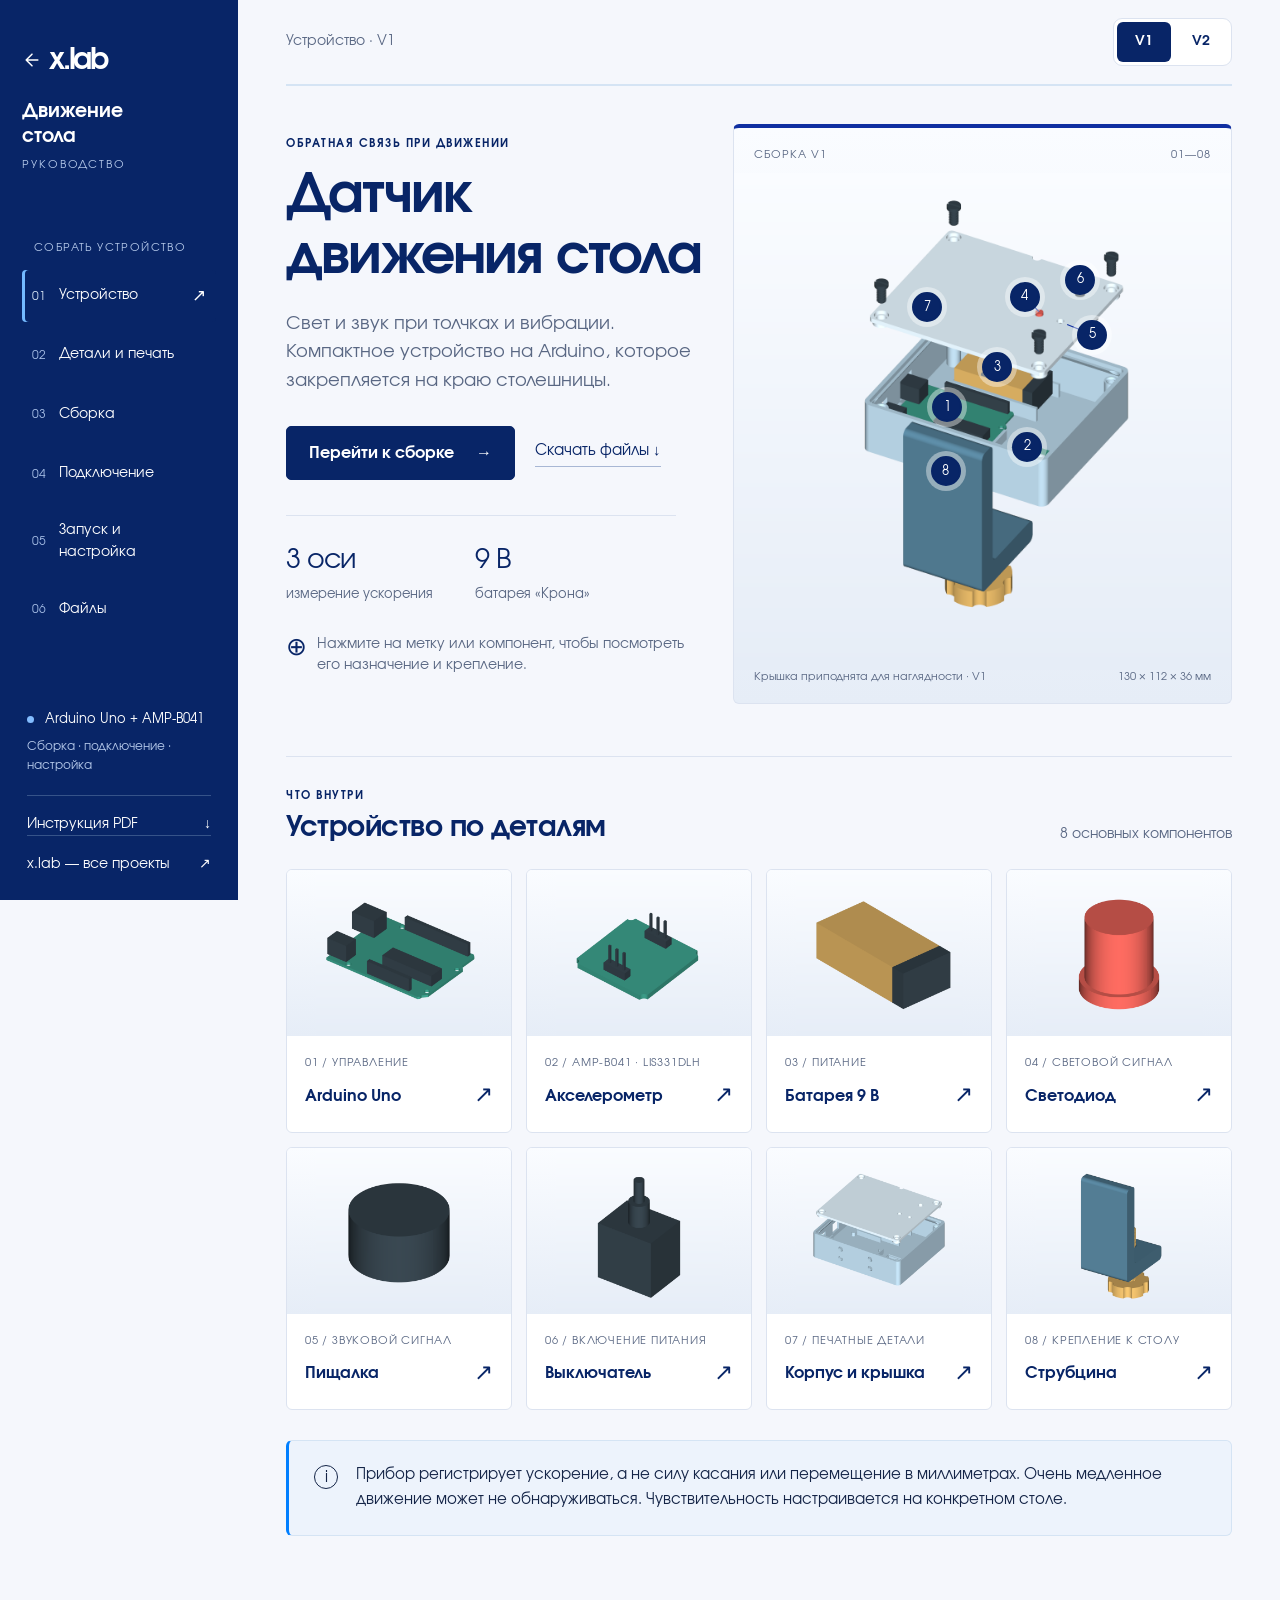
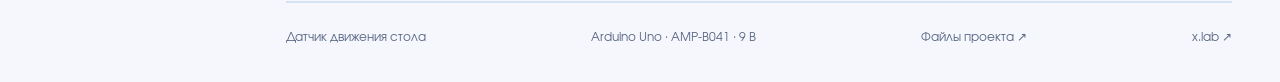
==== commit efae2b67: "ui: add direct home navigation with back arrow and x.lab wordmark" ====
--- a/index.html
+++ b/index.html
@@ -6,12 +6,14 @@
 <meta name="description" content="Иллюстрированное руководство по сборке датчика движения стола на Arduino Uno и акселерометре AMP-B041. Компоненты, подключение, запуск, 3D-модели и программа.">
 <meta name="theme-color" content="#082567">
 <link rel="icon" type="image/svg+xml" href="data:image/svg+xml,%3Csvg xmlns='http://www.w3.org/2000/svg' viewBox='0 0 40 40'%3E%3Crect width='40' height='40' rx='10' fill='%23082567'/%3E%3C/svg%3E">
-<link rel="stylesheet" href="styles.css?v=20261125-mobile-2"><script src="app.js?v=20261125-mobile-2" defer></script>
+<link rel="stylesheet" href="styles.css?v=20261125-home-1"><script src="app.js?v=20261125-mobile-2" defer></script>
 </head>
 <body>
 <a class="skip" href="#main">Перейти к содержанию</a>
-<header class="mobile-head"><a href="https://step3dlab.github.io/Technopark_project/x.lab/" class="brand mobile-logo" aria-label="x.lab — все проекты">x.lab</a><div class="mobile-project">Коробочка <span>V1</span></div><button id="menu-toggle" class="icon-btn mobile-menu" aria-label="Открыть меню" aria-expanded="false" aria-controls="sidebar"><svg width="22" height="22" viewBox="0 0 24 24" fill="none" stroke="currentColor" stroke-width="1.7" stroke-linecap="round" aria-hidden="true"><path d="M4 6h16M4 12h16M4 18h16"/></svg></button></header>
-<aside class="sidebar" id="sidebar">
+<header class="mobile-head"><a class="home-link " href="https://step3dlab.github.io/Technopark_project/x.lab/" aria-label="На главную x.lab — все проекты" title="Все проекты x.lab"><svg class="home-arrow" width="20" height="20" viewBox="0 0 24 24" fill="none" stroke="currentColor" stroke-width="1.8" stroke-linecap="round" stroke-linejoin="round" aria-hidden="true" focusable="false"><path d="M19 12H5m7-7-7 7 7 7"/></svg><span class="home-wordmark">x.lab</span></a><div class="mobile-project"><span class="project-short-name">Датчик стола</span> <span>V1</span></div><button id="menu-toggle" class="icon-btn mobile-menu" aria-label="Открыть меню" aria-expanded="false" aria-controls="sidebar"><svg width="22" height="22" viewBox="0 0 24 24" fill="none" stroke="currentColor" stroke-width="1.7" stroke-linecap="round" aria-hidden="true"><path d="M4 6h16M4 12h16M4 18h16"/></svg></button></header>
+<aside class="sidebar" id="sidebar">
+<a class="home-link " href="https://step3dlab.github.io/Technopark_project/x.lab/" aria-label="На главную x.lab — все проекты" title="Все проекты x.lab"><svg class="home-arrow" width="20" height="20" viewBox="0 0 24 24" fill="none" stroke="currentColor" stroke-width="1.8" stroke-linecap="round" stroke-linejoin="round" aria-hidden="true" focusable="false"><path d="M19 12H5m7-7-7 7 7 7"/></svg><span class="home-wordmark">x.lab</span></a>
+
 <a href="#overview" class="brand"><span>Движение<br>стола<span class="brand-sub">РУКОВОДСТВО</span></span></a>
 <div class="nav-label">СОБРАТЬ УСТРОЙСТВО</div>
 <nav aria-label="Разделы инструкции">
--- a/styles.css
+++ b/styles.css
@@ -71,3 +71,28 @@
 }
 @media(max-width:350px){.mobile-dock a{font-size:9px}.mobile-project{font-size:12px}.mobile-head .mobile-logo{font-size:25px}.hero-actions .btn,.hero-actions .text-link{font-size:12px}}
 @media print{.mobile-dock,.version-switch{display:none!important}}
+
+/* Direct access to the project index; arrow and wordmark are one tap target. */
+.home-link{display:inline-flex;align-items:center;justify-content:flex-start;gap:7px;min-height:44px;width:max-content;max-width:100%;color:var(--rgsu-blue,#082567);text-decoration:none;white-space:nowrap;border-radius:6px;flex:none;-webkit-tap-highlight-color:transparent}
+.home-link .home-arrow{width:20px;height:20px;flex:0 0 20px;display:block}
+.home-link .home-wordmark{font-size:29px;font-weight:700;letter-spacing:-.075em;line-height:1;display:block}
+.home-link:hover .home-arrow{transform:translateX(-2px)}
+.home-link:focus-visible{outline:3px solid #007fff;outline-offset:3px}
+.sidebar .home-link{margin-bottom:18px}
+@media(max-width:700px){
+ .mobile-head .home-link{gap:5px;min-height:44px;margin:0;flex:0 0 auto}
+ .mobile-head .home-wordmark{font-size:27px}
+ .mobile-head .home-arrow{width:19px;height:19px;flex-basis:19px}
+ .mobile-head .mobile-project,.mobile-head .mobile-title{min-width:0;flex:1;justify-content:flex-end;gap:5px}
+ .mobile-head .project-short-name{min-width:0;overflow:hidden;text-overflow:ellipsis;white-space:nowrap}
+ .mobile-head .mobile-project span:not(.project-short-name),.mobile-head .mobile-title small{flex:none}
+ .sidebar>.home-link{display:none}
+}
+@media(max-width:350px){
+ .mobile-head .home-wordmark{font-size:24px}
+ .mobile-head .home-arrow{width:17px;height:17px;flex-basis:17px}
+ .mobile-head .mobile-project,.mobile-head .mobile-title{font-size:12px}
+}
+@media(prefers-reduced-motion:reduce){.home-link:hover .home-arrow{transform:none}}
+.sidebar .home-link{color:white}.sidebar .home-link+.brand{font-size:19px;margin-bottom:8px}.sidebar .home-link+.brand .brand-sub{font-size:11px}
+@media(max-width:700px){.sidebar>.home-link{display:none}}
